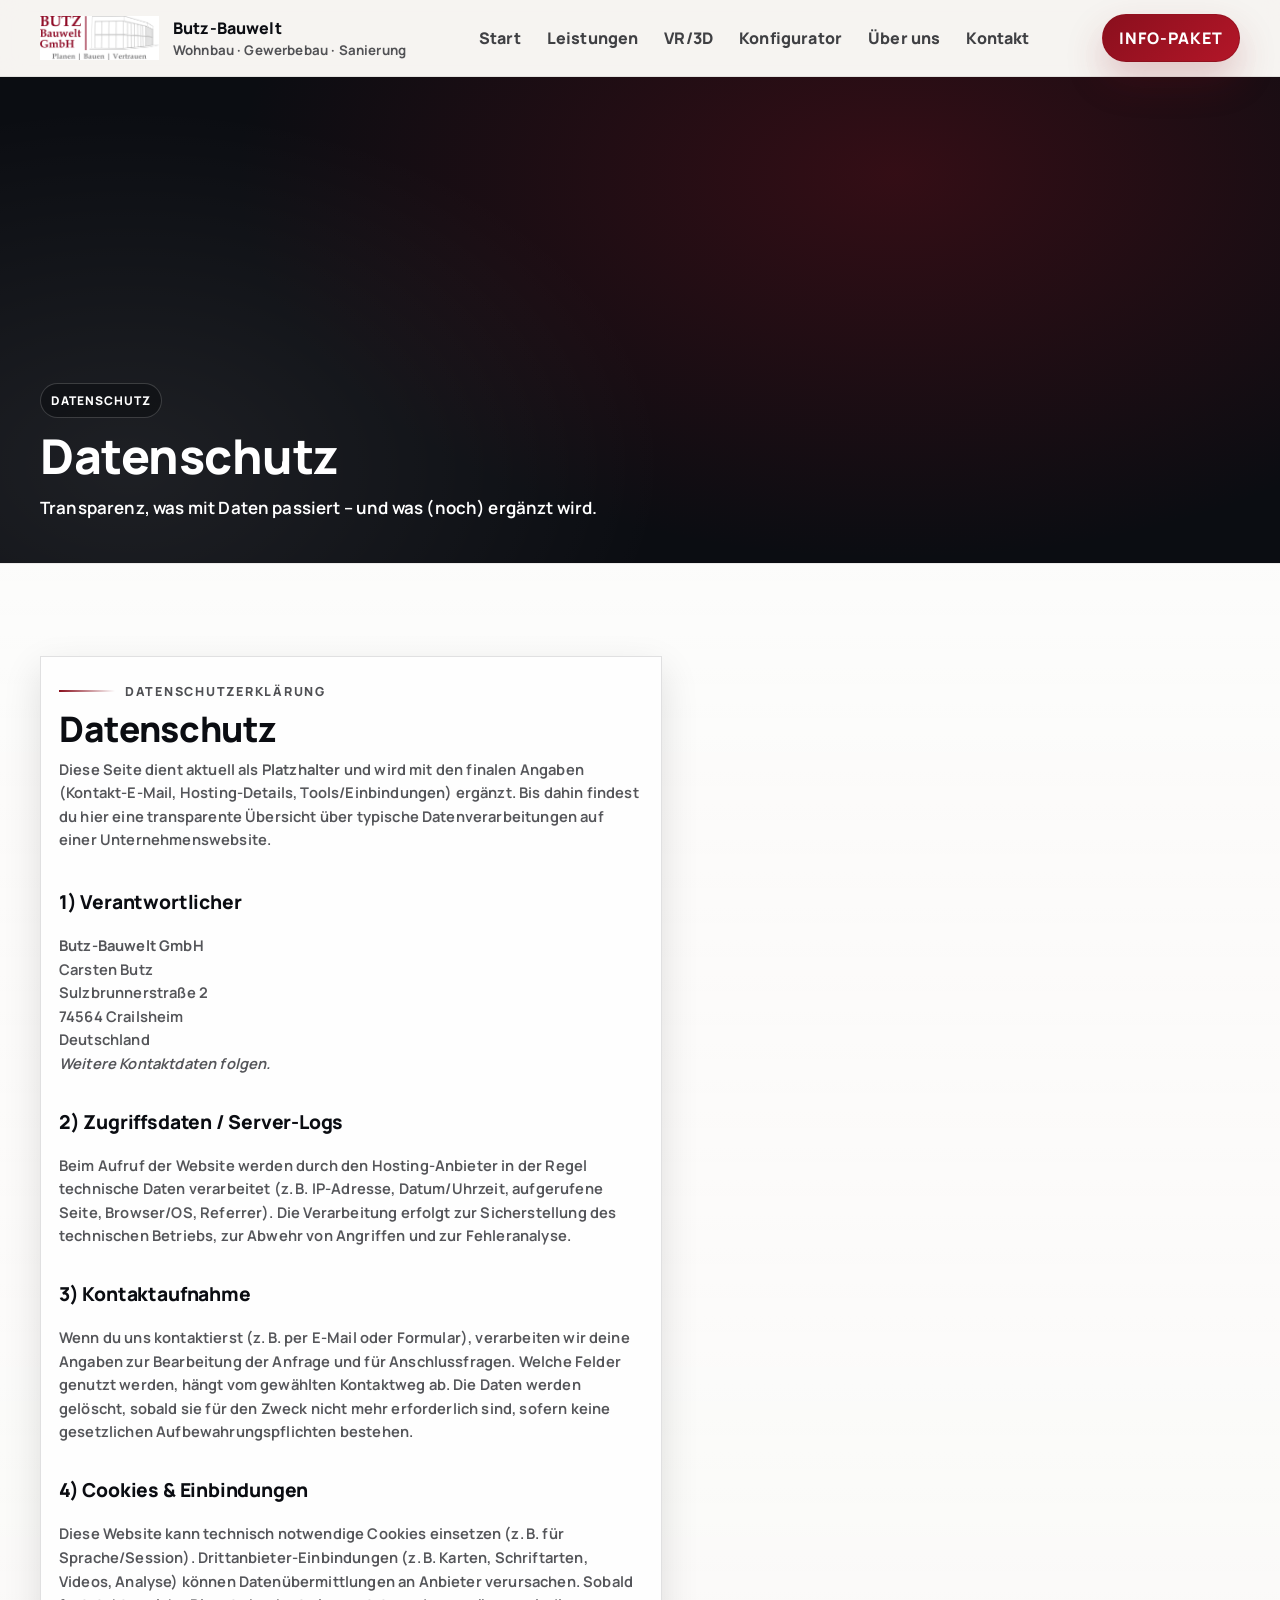
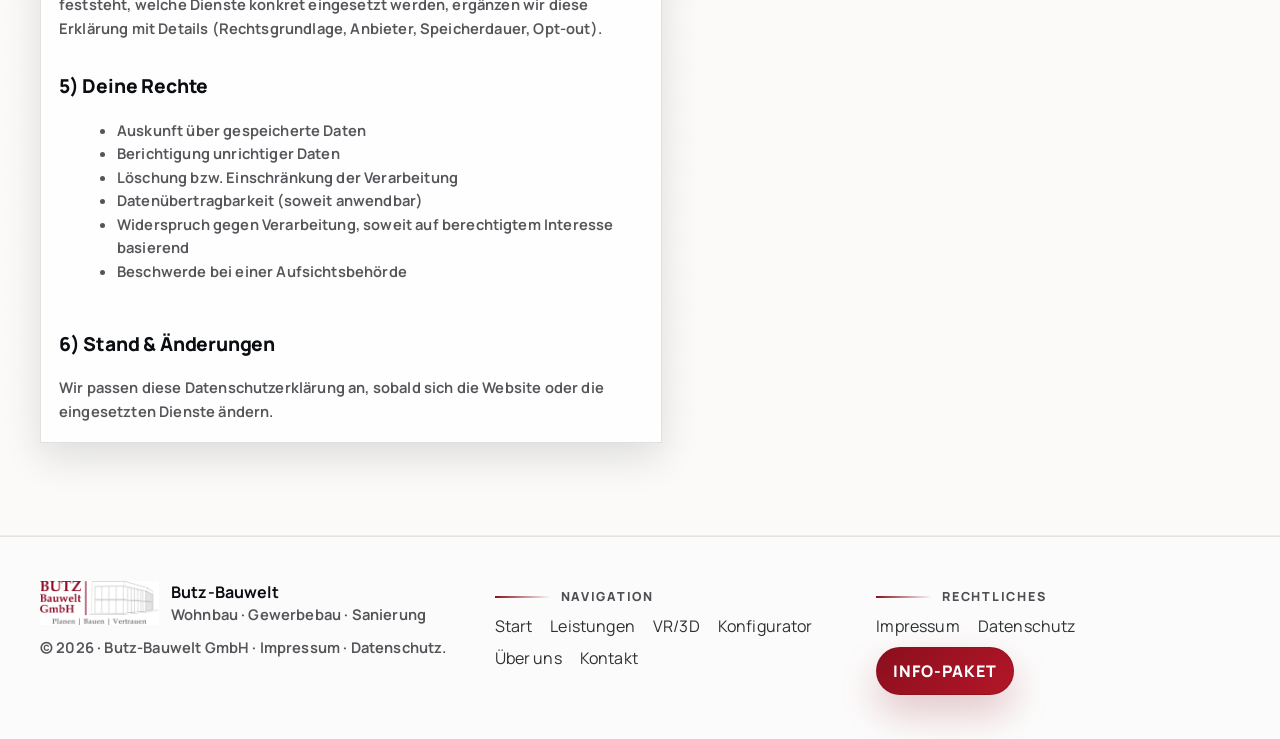
==== datenschutz.html @ 4ad9fb2e "Add files via upload" ====
<!DOCTYPE html>

<html lang="de">
<head>
<meta charset="utf-8"/>
<meta content="width=device-width,initial-scale=1" name="viewport"/>
<title>Datenschutz · Butz-Bauwelt</title>
<meta content="Datenschutzerklärung der Butz-Bauwelt GmbH – Informationen zur Verarbeitung personenbezogener Daten." name="description"/>
<link href="https://fonts.googleapis.com" rel="preconnect"/>
<link crossorigin="" href="https://fonts.gstatic.com" rel="preconnect"/>
<link href="https://fonts.googleapis.com/css2?family=Inter:wght@400;600;700;800;900&amp;display=swap" rel="stylesheet"/>
<link href="./assets/css/main.css" rel="stylesheet"/>
<link href="https://fonts.googleapis.com" rel="preconnect"/>
<link crossorigin="" href="https://fonts.gstatic.com" rel="preconnect"/>
<link href="https://fonts.googleapis.com/css2?family=Manrope:wght@400;600;700;800;900&amp;display=swap" rel="stylesheet"/>
</head>
<body>
<header class="header">
<div class="wrap headerRow">
<a class="brand" href="index.html">
<div class="mark mark--logo"><img alt="Butz-Bauwelt Logo" class="brandLogo" onerror="this.style.display='none'; this.parentElement.textContent='B';" src="./assets/img/logo-butz.jpg"/></div>
<div>
<span>Butz-Bauwelt</span>
<small>Wohnbau · Gewerbebau · Sanierung</small>
</div>
</a>
<nav aria-label="Navigation" class="nav">
<a href="index.html">Start</a>
<a href="leistungen.html">Leistungen</a>
<a href="vr-3d.html">VR/3D</a>
<a href="konfigurator.html">Konfigurator</a>
<a href="ueber-uns.html">Über uns</a>
<a href="kontakt.html">Kontakt</a>
</nav>
<div style="display:flex; gap:10px; align-items:center">
<a class="btn btn--brand" href="kontakt.html">Info-Paket</a>
<button aria-controls="mnav" aria-expanded="false" aria-label="Menü öffnen" class="burger" data-burger="" type="button">
<span></span><span></span><span></span>
</button>
</div>
</div>
<div class="mobile" data-mobile="" data-open="false" id="mnav">
<div class="wrap mobileInner">
<a href="index.html">Start</a>
<a href="leistungen.html">Leistungen</a>
<a href="vr-3d.html">VR/3D</a>
<a href="konfigurator.html">Konfigurator</a>
<a href="ueber-uns.html">Über uns</a>
<a href="kontakt.html">Kontakt</a>
</div>
</div>
</header>
<main>
<section class="hero" style="min-height:54vh">
<div aria-hidden="true" class="heroMedia"></div>
<div class="wrap" style="padding:68px 0 40px">
<div class="badge">Datenschutz</div>
<div style="height:14px"></div>
<h1>Datenschutz</h1>
<div style="height:14px"></div>
<p class="lead" style="color:#fff; max-width:72ch">Transparenz, was mit Daten passiert – und was (noch) ergänzt wird.</p>
</div>
</section>

<section class="section section--paper">
<div class="wrap">
<div class="formWrap">
<div class="formCard">
<div class="pad">
<div class="kicker">Datenschutzerklärung</div>
<div style="height:10px"></div>
<h2>Datenschutz</h2>
<div style="height:10px"></div>

<p class="small" style="max-width:95ch">
  Diese Seite dient aktuell als <b>Platzhalter</b> und wird mit den finalen Angaben (Kontakt‑E‑Mail, Hosting‑Details, Tools/Einbindungen) ergänzt.
  Bis dahin findest du hier eine transparente Übersicht über typische Datenverarbeitungen auf einer Unternehmenswebsite.
</p>

<div style="height:18px"></div>
<h3>1) Verantwortlicher</h3>
<p class="small" style="max-width:95ch">
  <b>Butz-Bauwelt GmbH</b><br/>
  Carsten Butz<br/>
  Sulzbrunnerstraße 2<br/>
  74564 Crailsheim<br/>
  Deutschland<br/>
  <i>Weitere Kontaktdaten folgen.</i>
</p>

<div style="height:14px"></div>
<h3>2) Zugriffsdaten / Server-Logs</h3>
<p class="small" style="max-width:95ch">
  Beim Aufruf der Website werden durch den Hosting-Anbieter in der Regel technische Daten verarbeitet (z. B. IP-Adresse, Datum/Uhrzeit, aufgerufene Seite, Browser/OS, Referrer).
  Die Verarbeitung erfolgt zur Sicherstellung des technischen Betriebs, zur Abwehr von Angriffen und zur Fehleranalyse.
</p>

<div style="height:14px"></div>
<h3>3) Kontaktaufnahme</h3>
<p class="small" style="max-width:95ch">
  Wenn du uns kontaktierst (z. B. per E‑Mail oder Formular), verarbeiten wir deine Angaben zur Bearbeitung der Anfrage und für Anschlussfragen.
  Welche Felder genutzt werden, hängt vom gewählten Kontaktweg ab. Die Daten werden gelöscht, sobald sie für den Zweck nicht mehr erforderlich sind, sofern keine gesetzlichen Aufbewahrungspflichten bestehen.
</p>

<div style="height:14px"></div>
<h3>4) Cookies &amp; Einbindungen</h3>
<p class="small" style="max-width:95ch">
  Diese Website kann technisch notwendige Cookies einsetzen (z. B. für Sprache/Session).
  Drittanbieter-Einbindungen (z. B. Karten, Schriftarten, Videos, Analyse) können Datenübermittlungen an Anbieter verursachen.
  Sobald feststeht, welche Dienste konkret eingesetzt werden, ergänzen wir diese Erklärung mit Details (Rechtsgrundlage, Anbieter, Speicherdauer, Opt‑out).
</p>

<div style="height:14px"></div>
<h3>5) Deine Rechte</h3>
<ul class="small" style="max-width:95ch; margin-left:18px">
  <li>Auskunft über gespeicherte Daten</li>
  <li>Berichtigung unrichtiger Daten</li>
  <li>Löschung bzw. Einschränkung der Verarbeitung</li>
  <li>Datenübertragbarkeit (soweit anwendbar)</li>
  <li>Widerspruch gegen Verarbeitung, soweit auf berechtigtem Interesse basierend</li>
  <li>Beschwerde bei einer Aufsichtsbehörde</li>
</ul>

<div style="height:14px"></div>
<h3>6) Stand &amp; Änderungen</h3>
<p class="small" style="max-width:95ch">
  Wir passen diese Datenschutzerklärung an, sobald sich die Website oder die eingesetzten Dienste ändern.
</p>
</div>
</div>
</div>
</div>
</section>
</main>
<footer class="footer">
  <div class="wrap footerGrid">
    <div class="footerCol">
      <div class="brandRow">
        <div class="mark mark--logo"><img alt="Butz-Bauwelt Logo" class="brandLogo" onerror="this.style.display='none'; this.parentElement.textContent='B';" src="./assets/img/logo-butz.jpg"/></div>
        <div>
          <b>Butz-Bauwelt</b>
          <div class="small">Wohnbau · Gewerbebau · Sanierung</div>
        </div>
      </div>
      <div class="small" style="margin-top:10px">
        © 2026 · Butz-Bauwelt GmbH · <a href="impressum.html">Impressum</a> · <a href="datenschutz.html">Datenschutz</a>.
      </div>
    </div>

    <div class="footerCol">
      <div class="kicker">Navigation</div>
      <div class="footerLinks">
        <a href="index.html">Start</a>
        <a href="leistungen.html">Leistungen</a>
        <a href="vr-3d.html">VR/3D</a>
        <a href="konfigurator.html">Konfigurator</a>
        <a href="ueber-uns.html">Über uns</a>
        <a href="kontakt.html">Kontakt</a>
      </div>
    </div>

    <div class="footerCol">
      <div class="kicker">Rechtliches</div>
      <div class="footerLinks">
        <a href="impressum.html">Impressum</a>
        <a href="datenschutz.html">Datenschutz</a>
      </div>
      <div style="height:10px"></div>
      <a class="btn btn--brand" href="kontakt.html">Info-Paket</a>
    </div>
  </div>
</footer>
<script defer="" src="./assets/js/app.js"></script>
</body>
</html>
---- assets/css/main.css ----
:root{
  --brand:#8a0f1d;
  --brand2:#5a0811;
  --ink:#0b0d12;
  --paper:#f6f4f1;
  --muted:rgba(11,13,18,.70);
  --line:rgba(11,13,18,.14);
  --soft:rgba(255,255,255,.72);
  --wrap:1200px;
  --r:6px;
  --shadow:0 22px 60px rgba(11,13,18,.18);
  --shadow2:0 14px 36px rgba(11,13,18,.12);
}

*{ box-sizing:border-box; }
html,body{ height:100%; }
body{
  margin:0;
  color:var(--ink);
  background:var(--paper);
  font-family: "Manrope", "Inter", system-ui, -apple-system, Segoe UI, Roboto, Arial, sans-serif;
  overflow-x:hidden;
}

a{ color:inherit; text-decoration:none; }
img{ max-width:100%; display:block; }

.wrap{ width:min(var(--wrap), calc(100% - 44px)); margin:0 auto; }

h1,h2,h3{ letter-spacing:-.02em; }
h1{ font-size:clamp(2.7rem, 5.2vw, 4.6rem); line-height:0.98; margin:0; }
h2{ font-size:clamp(1.8rem, 2.8vw, 2.8rem); line-height:1.08; margin:0; }
p{ margin:0; }
.lead{ font-size:1.06rem; line-height:1.78; color:var(--muted); max-width:72ch; }
.small{ font-size:.92rem; color:var(--muted); line-height:1.6; }

.kicker{
  display:inline-flex; align-items:center; gap:10px;
  text-transform:uppercase; letter-spacing:.18em;
  font-weight:800; font-size:.78rem;
  color:rgba(11,13,18,.72);
}
.kicker::before{
  content:"";
  width:56px; height:2px;
  background:linear-gradient(90deg, var(--brand), rgba(138,15,29,0));
}

.btn{
  display:inline-flex; align-items:center; justify-content:center; gap:10px;
  padding:12px 16px;
  border-radius:999px;
  border:1px solid rgba(11,13,18,.18);
  background:transparent;
  font-weight:900;
  cursor:pointer;
}
.btn:hover{ transform:translateY(-1px); }
.btn--brand{
  background:linear-gradient(135deg, var(--brand), #b31628);
  border-color:rgba(138,15,29,.55);
  color:#fff;
  box-shadow:0 18px 38px rgba(138,15,29,.22);
}
.btn--ink{
  background:rgba(11,13,18,.92);
  border-color:rgba(11,13,18,.65);
  color:#fff;
}
.btn--ghost{ background:rgba(255,255,255,.70); backdrop-filter: blur(10px); }

.badge{
  display:inline-flex; align-items:center;
  padding:8px 10px;
  border-radius:999px;
  border:1px solid rgba(255,255,255,.18);
  background:rgba(11,13,18,.55);
  color:#fff;
  font-weight:800;
  letter-spacing:.08em;
  text-transform:uppercase;
  font-size:.75rem;
}

.header{
  position:sticky; top:0; z-index:50;
  background:rgba(246,244,241,.84);
  backdrop-filter: blur(12px) saturate(140%);
  border-bottom:1px solid rgba(11,13,18,.08);
}
.headerRow{ display:flex; align-items:center; justify-content:space-between; gap:14px; padding:14px 0; }
.brand{ display:flex; align-items:center; gap:12px; }
.mark{
  width:44px; height:44px;
  display:grid; place-items:center;
  background:var(--ink);
  color:#fff; font-weight:1000;
  border-radius:0;
}
.brand span{ display:block; font-weight:1000; }
.brand small{ display:block; margin-top:2px; color:var(--muted); font-weight:700; }

.nav{ display:flex; align-items:center; gap:2px; flex-wrap:wrap; }
.nav a{ padding:10px 12px; border-radius:0; font-weight:900; color:rgba(11,13,18,.78); }
.nav a:hover{ background:rgba(11,13,18,.05); }
.nav a.active{ background:rgba(138,15,29,.10); color:var(--brand2); border-bottom:2px solid rgba(138,15,29,.55); }

.burger{ display:none; border:1px solid rgba(11,13,18,.18); background:rgba(255,255,255,.75); border-radius:0; padding:10px 11px; }
.burger span{ display:block; width:22px; height:2px; background:rgba(11,13,18,.85); margin:4px 0; }

.mobile{ display:none; border-top:1px solid rgba(11,13,18,.08); }
.mobileInner{ padding:14px 0 18px; display:grid; gap:10px; }
.mobileInner a{ padding:12px 14px; border:1px solid rgba(11,13,18,.12); background:rgba(255,255,255,.84); font-weight:900; }

.hero{
  position:relative;
  min-height:78vh;
  display:grid;
  align-items:end;
  background: var(--ink);
  color:#fff;
  overflow:hidden;
}
.hero::before{
  content:"";
  position:absolute; inset:0;
  background-image:url("../img/hero-grid.svg");
  background-size: 980px auto;
  opacity:.26;
  mix-blend-mode: screen;
}
.heroMedia{
  position:absolute; inset:0;
  background:
    radial-gradient(1200px 700px at 70% 20%, rgba(138,15,29,.32), transparent 55%),
    radial-gradient(900px 600px at 10% 80%, rgba(255,255,255,.08), transparent 60%),
    linear-gradient(180deg, rgba(11,13,18,.45), rgba(11,13,18,.88));
  background-size: auto, auto, auto;
  background-position: center, center, center;
  background-repeat: no-repeat;
}

.heroMedia--contact{
  background:
    radial-gradient(1200px 700px at 70% 20%, rgba(138,15,29,.18), transparent 55%),
    radial-gradient(900px 600px at 10% 80%, rgba(255,255,255,.06), transparent 60%),
    linear-gradient(180deg, rgba(11,13,18,.35), rgba(11,13,18,.86)),
    url("../img/kontakt-hero.webp");
  background-size: auto, auto, auto, cover;
  background-position: center, center, center, center bottom;
  background-repeat: no-repeat;
}

.heroMedia--leistungen{
  background:
    radial-gradient(1200px 700px at 70% 20%, rgba(138,15,29,.20), transparent 55%),
    radial-gradient(900px 600px at 10% 80%, rgba(255,255,255,.06), transparent 60%),
    linear-gradient(180deg, rgba(11,13,18,.40), rgba(11,13,18,.88)),
    url("../img/leistungen-hero.webp");
  background-size: auto, auto, auto, cover;
  background-position: center, center, center, center;
  background-repeat: no-repeat;
}

.hero .wrap{ position:relative; z-index:2; padding:74px 0 54px; }
.heroTop{ display:flex; justify-content:space-between; align-items:flex-start; gap:18px; flex-wrap:wrap; }
.heroCopy{ max-width:860px; }
.heroCopy .lead{ color:rgba(255,255,255,.78); }

.heroStripe{
  margin-top:22px;
  display:grid;
  grid-template-columns: 1.2fr .8fr;
  gap:18px;
  align-items:stretch;
}
.heroPanel{
  background:rgba(255,255,255,.06);
  border:1px solid rgba(255,255,255,.12);
  border-radius:0;
  padding:16px;
}
.heroPanel strong{ display:block; font-size:1.02rem; }
.heroPanel span{ display:block; margin-top:6px; color:rgba(255,255,255,.78); line-height:1.6; font-weight:650; }
.heroActions{ display:flex; flex-wrap:wrap; gap:12px; margin-top:18px; }

.section{ padding:92px 0; }
.section--paper{ background:linear-gradient(180deg, rgba(255,255,255,.70), rgba(255,255,255,.52)); border-top:1px solid rgba(11,13,18,.06); border-bottom:1px solid rgba(11,13,18,.06); }

.grid12{ display:grid; grid-template-columns:repeat(12, minmax(0,1fr)); gap:16px; }

.card{
  border:1px solid rgba(11,13,18,.12);
  background:rgba(255,255,255,.78);
  border-radius:0;
  box-shadow:var(--shadow2);
}
.cardPad{ padding:18px; }
.cardTitle{ font-weight:1000; font-size:1.02rem; }

.cut{ position:relative; }
.cut::after{
  content:"";
  position:absolute; left:-10%; right:-10%; bottom:-1px;
  height:74px;
  background:linear-gradient(135deg, rgba(138,15,29,.18), rgba(255,255,255,0));
  transform:skewY(-3deg);
  border-top:1px solid rgba(255,255,255,.10);
}

.split{
  grid-column:1 / -1;
  display:grid;
  grid-template-columns: 1fr 1fr;
  gap:18px;
  align-items:stretch;
}
.photo{
  background:linear-gradient(135deg, rgba(138,15,29,.18), rgba(11,13,18,.10));
  border:1px solid rgba(11,13,18,.12);
  border-radius:0;
  min-height:420px;
  overflow:hidden;
}
.photo img{ width:100%; height:100%; object-fit:cover; }
.featureList{ display:grid; gap:10px; }
.feature{
  display:grid;
  grid-template-columns: 54px 1fr;
  gap:12px;
  padding:14px;
  border:1px solid rgba(11,13,18,.12);
  background:#fff;
  border-radius:0;
}
.feature .num{
  width:54px; height:54px;
  display:grid; place-items:center;
  background:rgba(138,15,29,.10);
  color:var(--brand2);
  font-weight:1000;
  border:1px solid rgba(138,15,29,.22);
  border-radius:0;
}
.feature b{ display:block; }
.feature span{ display:block; margin-top:6px; color:var(--muted); line-height:1.6; font-weight:650; }

.tile{
  border:1px solid rgba(11,13,18,.12);
  background:#fff;
  border-radius:0;
  overflow:hidden;
}
.tileTop{ height:190px; background:rgba(11,13,18,.92); position:relative; }
.tileTop img{ width:100%; height:100%; object-fit:cover; opacity:.85; }
.tileTop .label{ position:absolute; left:14px; bottom:14px; }
.tileBody{ padding:16px; }

.footer{
  padding:44px 0;
  border-top:1px solid rgba(11,13,18,.10);
  background:rgba(255,255,255,.70);
}

/* Kalkulator (Wizard) – kantig */
.calc{
  border:1px solid rgba(11,13,18,.14);
  background:rgba(255,255,255,.86);
  box-shadow:var(--shadow);
}
.calcHead{ padding:18px; border-bottom:1px solid rgba(11,13,18,.10); display:flex; align-items:center; justify-content:space-between; gap:12px; flex-wrap:wrap; }
.progress{ flex:1 1 260px; height:10px; background:rgba(11,13,18,.10); overflow:hidden; }
.progress > span{ display:block; height:100%; width:0%; background:linear-gradient(90deg, var(--brand), #b31628); }
.calcBody{ padding:18px; }
.stepCard{ display:none; border:1px solid rgba(11,13,18,.12); background:#fff; padding:16px; }
.stepCard.active{ display:block; }
.stepCard h3{ margin:0 0 10px; font-size:1.15rem; }
.choices{ display:flex; flex-wrap:wrap; gap:10px; }
.choice{
  border:1px solid rgba(11,13,18,.14);
  background:#fff;
  border-radius:0;
  padding:10px 12px;
  font-weight:1000;
  cursor:pointer;
}
.choice.selected{ background:rgba(138,15,29,.10); border-color:rgba(138,15,29,.35); color:var(--brand2); }
.range{ margin-top:10px; }
.range input{ width:100%; }
.rangeMeta{ display:flex; justify-content:space-between; align-items:center; margin-top:6px; gap:10px; flex-wrap:wrap; }
.summary{
  margin-top:14px;
  border:1px solid rgba(255,255,255,.14);
  background:rgba(11,13,18,.92);
  color:#fff;
  padding:14px;
}
.summaryRow{ display:flex; justify-content:space-between; gap:10px; padding:8px 0; border-bottom:1px solid rgba(255,255,255,.14); }
.summaryRow:last-child{ border-bottom:0; }
.calcNav{ display:flex; align-items:center; justify-content:center; gap:14px; flex-wrap:wrap; margin-top:14px; }
.calcNav .btn{ font-family: inherit; font-weight:800; font-size:.95rem; letter-spacing:0; text-transform:none; }

@media (max-width: 980px){
  .nav{ display:none; }
  .burger{ display:inline-block; }
  .heroStripe{ grid-template-columns:1fr; }
  .split{ grid-template-columns:1fr; }
}


/* ---------- Enhanced form (GitHub Pages friendly) ---------- */
.formWrap{
  display:grid;
  grid-template-columns: 1.05fr .95fr;
  gap:16px;
  align-items:start;
}
.formCard{
  border:1px solid rgba(11,13,18,.12);
  background:rgba(255,255,255,.86);
  box-shadow:var(--shadow2);
  border-radius:0;
}
.formCard .pad{ padding:18px; }
.formCard .note{
  margin-top:10px;
  padding:12px;
  border:1px solid rgba(11,13,18,.12);
  background:rgba(11,13,18,.04);
}
.labelText{ display:block; font-weight:900; font-size:.9rem; margin:10px 0 6px; }
.help{ font-size:.88rem; color:var(--muted); line-height:1.55; margin-top:6px; }
.inputLine{
  width:100%;
  padding:12px 12px;
  border:1px solid rgba(11,13,18,.16);
  border-radius:0;
  background:#fff;
  outline:none;
  font-weight:750;
}
.inputLine:focus{ border-color:rgba(138,15,29,.45); box-shadow:0 0 0 3px rgba(138,15,29,.12); }
.grid2{ display:grid; grid-template-columns:1fr 1fr; gap:12px; }
.stack{ display:grid; gap:10px; }
.checkRow{ display:flex; gap:10px; align-items:flex-start; margin-top:10px; }
.checkRow input{ margin-top:4px; }
.sideCard{
  background:rgba(11,13,18,.92);
  color:#fff;
  border:1px solid rgba(255,255,255,.14);
  box-shadow:var(--shadow);
}
.sideCard .pad{ padding:18px; }
.sideCard .small{ color:rgba(255,255,255,.72); }
.sideList{ margin-top:12px; display:grid; gap:10px; }
.sideItem{
  display:grid;
  grid-template-columns: 42px 1fr;
  gap:12px;
  padding:12px;
  border:1px solid rgba(255,255,255,.14);
  background:rgba(255,255,255,.06);
}
.sideItem .ic{
  width:42px; height:42px;
  display:grid; place-items:center;
  background:rgba(138,15,29,.22);
  border:1px solid rgba(255,255,255,.14);
  font-weight:1000;
}
.hr{ height:1px; background:rgba(255,255,255,.14); margin:14px 0; }

@media (max-width: 980px){
  .formWrap{ grid-template-columns:1fr; }
  .grid2{ grid-template-columns:1fr; }
}

/* ---------- Leistungen accordion ---------- */
.accordion{
  border:1px solid rgba(11,13,18,.12);
  background:#fff;
  border-radius:0;
  overflow:hidden;
}
.accordion details{
  border-top:1px solid rgba(11,13,18,.10);
}
.accordion details:first-child{ border-top:0; }
.accordion summary{
  list-style:none;
  cursor:pointer;
  padding:16px;
  font-weight:1000;
  display:flex;
  align-items:center;
  justify-content:space-between;
  gap:12px;
}
.accordion summary::-webkit-details-marker{ display:none; }
.accordion summary span{
  color:var(--muted);
  font-weight:800;
  letter-spacing:.02em;
}
.accordion summary .plus{
  width:34px; height:34px;
  display:grid; place-items:center;
  border:1px solid rgba(11,13,18,.14);
  background:rgba(11,13,18,.02);
}
.accordion details[open] summary .plus{
  background:rgba(138,15,29,.10);
  border-color:rgba(138,15,29,.35);
  color:var(--brand2);
}
.accordion .content{
  padding:0 16px 16px;
  color:rgba(11,13,18,.74);
  line-height:1.7;
  font-weight:650;
}
.ctaStrip{
  margin-top:16px;
  border:1px solid rgba(11,13,18,.12);
  background:rgba(255,255,255,.80);
  box-shadow:var(--shadow2);
}
.ctaStrip .pad{
  padding:16px;
  display:flex;
  justify-content:space-between;
  align-items:center;
  gap:12px;
  flex-wrap:wrap;
}



/* ---------- Founder block + subtle JS reveal ---------- */
.reveal{
  opacity:0;
  transform: translateY(18px);
  transition: opacity .65s ease, transform .65s ease;
}
.reveal.in{
  opacity:1;
  transform: translateY(0);
}

.founder{
  border:1px solid rgba(11,13,18,.12);
  background:rgba(255,255,255,.82);
  box-shadow:var(--shadow2);
}
.founderInner{
  display:grid;
  grid-template-columns: .9fr 1.1fr;
  gap:18px;
  align-items:stretch;
}
.founderMedia{
  position:relative;
  min-height:360px;
  background:rgba(11,13,18,.92);
  overflow:hidden;
}
.founderMedia::before{
  content:"";
  position:absolute; inset:-30%;
  background:
    radial-gradient(520px 320px at 30% 20%, rgba(138,15,29,.35), transparent 60%),
    radial-gradient(520px 320px at 80% 70%, rgba(255,255,255,.10), transparent 60%);
  transform: rotate(12deg);
}
.founderMedia::after{
  content:"";
  position:absolute; left:-20%; right:-20%; bottom:-40px;
  height:90px;
  background:linear-gradient(135deg, rgba(138,15,29,.35), rgba(255,255,255,0));
  transform:skewY(-6deg);
  opacity:.7;
}
.founderMedia img{
  position:absolute; inset:0;
  width:100%; height:100%;
  object-fit:cover;
  opacity:.92;
  mix-blend-mode: luminosity;
}
.founderMedia--clean{
  background:#d9d5d2;
}
.founderMedia--clean::before,
.founderMedia--clean::after{
  display:none;
}
.founderMedia--clean img{
  opacity:1;
  mix-blend-mode:normal;
  object-position:center top;
}
.founderCopy{ padding:18px; }
.sigLine{
  margin-top:14px;
  height:2px;
  background:linear-gradient(90deg, rgba(255,255,255,0), rgba(138,15,29,.75), rgba(255,255,255,0));
  opacity:.9;
}
.sig{
  margin-top:10px;
  display:flex;
  align-items:baseline;
  gap:10px;
  flex-wrap:wrap;
}
.sig b{ font-size:1.05rem; }
.sig span{ color:var(--muted); font-weight:800; }
.pills{
  margin-top:14px;
  display:flex; gap:10px; flex-wrap:wrap;
}
.pill{
  padding:9px 12px;
  border:1px solid rgba(11,13,18,.12);
  background:#fff;
  font-weight:900;
}
@media (max-width: 980px){
  .founderInner{ grid-template-columns:1fr; }
  .founderMedia{ min-height:280px; }
}



/* ---------- Calculator choice cards with mini illustrations ---------- */
.choice{
  display:grid;
  grid-template-rows: 64px auto;
  gap:8px;
  min-width: 150px;
  padding:12px;
  text-align:center;
  transition: transform .15s ease, box-shadow .15s ease, border-color .15s ease, background .15s ease;
}
.choice:hover{
  transform: translateY(-1px);
  box-shadow: 0 10px 22px rgba(11,13,18,.10);
}
.choiceIcon{
  width:100%;
  height:64px;
  display:grid;
  place-items:center;
  border:1px solid rgba(11,13,18,.10);
  background:rgba(11,13,18,.02);
}
.choiceIcon svg{
  width:84px;
  height:54px;
}
.choiceLabel{
  font-size:.92rem;
  letter-spacing:.06em;
  text-transform:uppercase;
}
.choice.selected .choiceIcon{
  border-color: rgba(138,15,29,.35);
  background: rgba(138,15,29,.08);
}
.choice.selected .choiceIcon svg .roof,
.choice.selected .choiceIcon svg .accent{
  fill: var(--brand);
}
.choiceIcon svg .roof,
.choiceIcon svg .accent{
  fill: rgba(138,15,29,.35);
}
.choiceIcon svg .body{
  fill: rgba(11,13,18,.22);
}
.choiceIcon svg .shade{
  fill: rgba(255,255,255,.55);
}
@media (max-width: 980px){
  .choice{ min-width: 140px; }
}



/* ---------- Modern rounded typography ---------- */
:root{
  --font-sans: 'Manrope', 'Inter', system-ui, -apple-system, BlinkMacSystemFont, 'Segoe UI', Roboto, Arial, sans-serif;
}

html, body{
  font-family: var(--font-sans);
  letter-spacing: .01em;
}

h1, h2, h3, h4{
  font-weight: 900;
  letter-spacing: -.01em;
}

h1{ font-size: clamp(2rem, 4vw, 3rem); }
h2{ font-size: clamp(1.6rem, 3vw, 2.2rem); }
h3{ font-size: 1.2rem; }

p, .small, .lead{
  font-weight: 650;
}

.btn{
  font-weight: 800;
  letter-spacing: .06em;
  text-transform: uppercase;
}

.kicker{
  font-weight: 900;
  letter-spacing: .14em;
  text-transform: uppercase;
}

.choiceLabel{
  font-weight: 800;
  letter-spacing: .08em;
}

input, textarea{
  font-family: var(--font-sans);
  font-weight: 650;
}



/* ===== Calculator visual polish ===== */
.calcWrap{
  background: linear-gradient(180deg, rgba(255,255,255,.95), rgba(255,255,255,.88));
  border:1px solid rgba(11,13,18,.12);
  box-shadow: 0 30px 80px rgba(11,13,18,.12);
}

.progress{
  height:6px;
  background:rgba(11,13,18,.08);
  border-radius:0;
}
.progress span{
  background: linear-gradient(90deg, var(--brand), var(--brand2));
}

.step{
  animation: stepIn .35s ease both;
}
@keyframes stepIn{
  from{ opacity:0; transform: translateY(8px); }
  to{ opacity:1; transform: translateY(0); }
}

.choice{
  background:#fff;
}
.choice.selected{
  border-color: var(--brand);
  background: linear-gradient(180deg, rgba(138,15,29,.08), rgba(255,255,255,1));
}

.navBtns{
  border-top:1px solid rgba(11,13,18,.1);
  padding-top:16px;
}

.navBtns .btn--brand{
  box-shadow: 0 12px 30px rgba(138,15,29,.35);
}



/* ===== Configurator layout: steps + sticky mini summary ===== */
.calcGrid{
  display:grid;
  grid-template-columns: 1.35fr .65fr;
  gap:16px;
  align-items:start;
}
.calcAside{
  position:sticky;
  top:84px; /* accounts for sticky header */
}
.miniSum{
  border:1px solid rgba(11,13,18,.12);
  background:rgba(11,13,18,.92);
  color:#fff;
  box-shadow: var(--shadow);
}
.miniSum .pad{ padding:16px; }
.miniTitle{
  font-family: "Space Grotesk", "Plus Jakarta Sans", system-ui;
  font-weight:700;
  letter-spacing:-.02em;
  font-size:1.1rem;
}
.miniRows{ margin-top:12px; display:grid; gap:10px; }
.miniRow{
  display:flex; justify-content:space-between; gap:12px;
  padding:10px 0;
  border-bottom:1px solid rgba(255,255,255,.14);
}
.miniRow:last-child{ border-bottom:0; }
.miniRow span{ color:rgba(255,255,255,.72); font-weight:650; }
.miniRow b{ font-weight:900; }
.miniTotal{
  margin-top:12px;
  padding:12px;
  border:1px solid rgba(255,255,255,.16);
  background:rgba(255,255,255,.06);
}
.miniTotal .label{ color:rgba(255,255,255,.72); font-weight:700; font-size:.9rem; }
.miniTotal .value{
  margin-top:6px;
  font-family: "Space Grotesk", "Plus Jakarta Sans", system-ui;
  font-weight:700;
  font-size:1.6rem;
  letter-spacing:-.03em;
}
.miniHint{ margin-top:10px; color:rgba(255,255,255,.72); font-size:.9rem; line-height:1.55; }

@media (max-width: 980px){
  .calcGrid{ grid-template-columns:1fr; }
  .calcAside{ position:relative; top:auto; }
}

/* ===== Configurator typography refinements (less "stumpf") ===== */
.page-config h1{ letter-spacing:-0.04em; }
.page-config .stepCard h3{
  font-family: "Space Grotesk", "Plus Jakarta Sans", system-ui;
  font-weight:650;
  letter-spacing:-.02em;
}
.page-config .choiceLabel{
  text-transform:none;
  letter-spacing:.02em;
  font-weight:900;
}
.page-config .choice{
  min-width: 160px;
}
.page-config .choices{
  gap:12px;
}
.page-config .calcHead strong{
  font-family: "Space Grotesk", "Plus Jakarta Sans", system-ui;
  font-weight:650;
  letter-spacing:-.02em;
}



/* ===== VR/3D split image sizing fix ===== */
.split{
  align-items: stretch;
}
.split .photo{
  height: 100%;
  max-height: 560px;
  overflow: hidden;
}
.split .photo img{
  width: 100%;
  height: 100%;
  object-fit: cover;
  display:block;
}
@media (max-width: 980px){
  .split .photo{ max-height: 360px; }
}


/* ===== Calculator typography polish (buttons & labels) ===== */
.calcHead strong,
.calcTitle,
.page-config h1{
  font-family: "Space Grotesk", "Plus Jakarta Sans", system-ui;
  font-weight:600;
  letter-spacing:-0.02em;
}
.page-config .stepCard h3{
  font-weight:600;
  letter-spacing:-0.015em;
}
.page-config .choiceLabel{
  font-family: "Plus Jakarta Sans", system-ui;
  font-weight:700;
  letter-spacing:0;
  text-transform:none;
}
.page-config .navBtns .btn{
  font-family: "Space Grotesk", "Plus Jakarta Sans", system-ui;
  font-weight:600;
  letter-spacing:0.04em;
  text-transform:uppercase;
}
.miniTotal .label,
.miniTotal .value{
  font-family: "Space Grotesk", "Plus Jakarta Sans", system-ui;
}

/* --- Patch: weichere Typo + Kundenlogo Handling (Header & Hero) --- */
.brand{ gap:14px; }
.mark--logo{
  width:auto;
  height:44px;
  padding:0;
  background:transparent;
}
.brandLogo{
  height:44px;
  width:auto;
  max-width:240px; /* breiteres Logo im Header */
  object-fit:contain;
  display:block;
}
@media (max-width: 760px){
  .brandLogo{ max-width:180px; }
}

/* Hero: Logo rechts im freien Raum */
.heroLogoWrap{
  margin-top:18px;
  padding-top:14px;
  border-top:1px solid rgba(255,255,255,.18);
  display:flex;
  justify-content:flex-start;
}
.heroLogo{
  width:100%;
  max-width:280px;
  height:auto;
  object-fit:contain;
}
@media (max-width: 900px){
  .heroLogoWrap{ justify-content:center; }
  .heroLogo{ max-width:240px; }
}


/* ---------- Footer layout (v2) ---------- */
.footerGrid{
  display:grid;
  grid-template-columns: 1.2fr 1fr 1fr;
  gap:18px;
  align-items:start;
}
.footerCol .kicker{ margin-bottom:10px; }
.footerLinks{
  display:flex;
  flex-wrap:wrap;
  gap:10px 18px;
  align-items:center;
}
.footerLinks a{
  color:inherit;
  opacity:.85;
  display:inline-flex;
  white-space:nowrap;
}
.footerLinks a:hover{ opacity:1; }
.brandRow{
  display:flex;
  gap:12px;
  align-items:center;
}
@media (max-width: 980px){
  .footerGrid{ grid-template-columns:1fr; }
}


/* Page-specific hero background images */
body.page-home .heroMedia{
  background:
    radial-gradient(1200px 700px at 70% 20%, rgba(138,15,29,.32), transparent 55%),
    radial-gradient(900px 600px at 10% 80%, rgba(255,255,255,.08), transparent 60%),
    linear-gradient(180deg, rgba(11,13,18,.45), rgba(11,13,18,.88)),
    url("../img/hero-haus.webp");
  background-size: auto, auto, auto, cover;
  background-position: center, center, center, center;
  background-repeat: no-repeat;
}
body.page-config .heroMedia{
  background:
    radial-gradient(1200px 700px at 70% 20%, rgba(138,15,29,.32), transparent 55%),
    radial-gradient(900px 600px at 10% 80%, rgba(255,255,255,.08), transparent 60%),
    linear-gradient(180deg, rgba(11,13,18,.45), rgba(11,13,18,.88)),
    url("../img/hero-konfigurator.webp");
  background-size: auto, auto, auto, cover;
  background-position: center, center, center, center;
  background-repeat: no-repeat;
}

body.page-vr3d .heroMedia{
  background:
    radial-gradient(1200px 700px at 70% 20%, rgba(138,15,29,.32), transparent 55%),
    radial-gradient(900px 600px at 10% 80%, rgba(255,255,255,.08), transparent 60%),
    linear-gradient(180deg, rgba(11,13,18,.45), rgba(11,13,18,.88)),
    url("../img/hero-vr3d.webp");
  background-size: auto, auto, auto, cover;
  background-position: center, center, center, center;
  background-repeat: no-repeat;
}

body.page-about .heroMedia{
  background:
    radial-gradient(1200px 700px at 70% 20%, rgba(138,15,29,.24), transparent 55%),
    radial-gradient(900px 600px at 10% 80%, rgba(255,255,255,.07), transparent 60%),
    linear-gradient(180deg, rgba(11,13,18,.42), rgba(11,13,18,.86)),
    url("../img/ueber-uns-hero.jpg");
  background-size: auto, auto, auto, cover;
  background-position: center, center, center, center;
  background-repeat: no-repeat;
}


/* --- Modern Calculator Refresh (Konfigurator) --- */
.page-config .calc{
  max-width: 980px;
  margin: 0 auto;
  border-radius: 20px;
  overflow: hidden;
  background: rgba(255,255,255,.78);
  backdrop-filter: blur(10px);
  -webkit-backdrop-filter: blur(10px);
  border: 1px solid rgba(11,13,18,.14);
}
.page-config .calcHead{
  padding: 18px 18px 14px;
  background:
    linear-gradient(180deg, rgba(11,13,18,.06), rgba(11,13,18,0));
}
.page-config .progress{ border-radius: 999px; }
.page-config .progress > span{ border-radius: 999px; }
.page-config .calcBody{ padding: 18px; }
.page-config .stepCard{
  border-radius: 16px;
  padding: 18px;
  background: rgba(255,255,255,.92);
}
.page-config .stepCard h3{
  font-size: 1.05rem;
  letter-spacing: -.01em;
}
.page-config .choices{ gap: 12px; }
.page-config .choice{
  border-radius: 14px;
  padding: 14px 14px;
  min-width: 170px;
  transition: transform .15s ease, box-shadow .15s ease, border-color .15s ease, background .15s ease;
  box-shadow: 0 1px 0 rgba(0,0,0,.02);
}
.page-config .choice:hover{
  transform: translateY(-1px);
  box-shadow: 0 10px 30px rgba(11,13,18,.10);
  border-color: rgba(11,13,18,.22);
}
.page-config .choice.selected{
  border-color: rgba(168, 17, 36, .55);
  box-shadow: 0 12px 34px rgba(168, 17, 36, .14);
  background: linear-gradient(180deg, rgba(168,17,36,.08), rgba(255,255,255,.96));
}
.page-config .choiceIcon{
  border-radius: 12px;
  background: rgba(11,13,18,.04);
}
.page-config .sliderRow{
  border-radius: 14px;
  background: rgba(11,13,18,.03);
  border: 1px solid rgba(11,13,18,.10);
}
.page-config .calcAside .miniSum{
  border-radius: 18px;
  background: rgba(11,13,18,.90);
  backdrop-filter: blur(10px);
  -webkit-backdrop-filter: blur(10px);
  overflow: hidden;
}
.page-config .calcAside .miniSum:before{
  content:"";
  display:block;
  height:3px;
  background: linear-gradient(90deg, var(--brand), #b31628);
}
.page-config .miniSum .pad{ padding: 18px; }
.page-config .miniRow{ padding: 12px 0; }
.page-config .miniTotal{
  border-radius: 14px;
  background: rgba(255,255,255,.08);
}
.page-config .calcNav{ display:flex; align-items:center; justify-content:flex-end; gap:8px; flex-wrap:wrap; margin-top:14px; }
.calcNav .btn{ font-weight:900; font-size:.95rem; }
@media (max-width: 980px){
  .page-config .calcGrid{ grid-template-columns: 1fr; }
  .page-config .calcAside{ position: static; }
  .page-config .calcNav{ display:flex; align-items:center; justify-content:flex-end; gap:8px; flex-wrap:wrap; margin-top:14px; }
.calcNav .btn{ font-weight:900; font-size:.95rem; }
}


/* ---------- Small UI add-ons (Calculator CTA + Info Block) ---------- */
.badge--soft{
  background:rgba(138,15,29,.10);
  border-color:rgba(138,15,29,.22);
  color:var(--brand2);
  box-shadow:none;
}

.ctaCalc{
  display:grid;
  grid-template-columns: 1fr auto 170px;
  gap:14px;
  align-items:center;
}
.ctaCalc__actions{
  display:flex;
  gap:10px;
  flex-wrap:wrap;
  justify-content:flex-end;
}
.ctaCalc__media{
  border:1px solid rgba(11,13,18,.12);
  background:linear-gradient(135deg, rgba(138,15,29,.10), rgba(11,13,18,.04));
  box-shadow:var(--shadow2);
  padding:10px;
  display:grid;
  place-items:center;
}
.ctaCalc__media img{
  width:140px;
  height:auto;
  display:block;
}

.ctaStrip--fancy{
  background:
    radial-gradient(700px 220px at 85% 15%, rgba(138,15,29,.18), transparent 60%),
    radial-gradient(520px 240px at 10% 120%, rgba(11,13,18,.10), transparent 60%),
    rgba(255,255,255,.86);
}
.ctaStripPad{
  display:grid;
  grid-template-columns: 1fr auto 160px;
  gap:14px;
  align-items:center;
}
.ctaStripIcon{
  display:grid;
  place-items:center;
  border:1px solid rgba(11,13,18,.10);
  background:rgba(255,255,255,.70);
  padding:10px;
  box-shadow:var(--shadow2);
}
.ctaStripIcon img{ width:120px; height:auto; display:block; }

.infoBlock{
  border:1px solid rgba(11,13,18,.12);
  background:rgba(255,255,255,.82);
  box-shadow:var(--shadow2);
  padding:26px;
  max-width:980px;
  margin:0 auto;
  text-align:center;
}
.infoBlock__top{
  display:flex;
  justify-content:center;
  align-items:center;
  gap:10px;
  flex-wrap:wrap;
}
.infoList{
  display:grid;
  grid-template-columns: repeat(3, minmax(0,1fr));
  gap:12px;
  margin-top:6px;
}
.infoItem{
  border:1px solid rgba(11,13,18,.12);
  background:#fff;
  padding:14px;
}
.infoItem b{ display:block; }
.infoItem span{ display:block; margin-top:6px; color:var(--muted); line-height:1.6; font-weight:650; }

@media (max-width: 900px){
  .ctaCalc{ grid-template-columns: 1fr; }
  .ctaCalc__actions{ justify-content:flex-start; }
  .ctaCalc__media{ width:100%; }
  .ctaCalc__media img{ width:120px; }

  .ctaStripPad{ grid-template-columns: 1fr; }
  .ctaStripActions{ order:3; }
  .ctaStripIcon{ order:2; justify-self:start; width:fit-content; }

  .infoList{ grid-template-columns: 1fr; }
}


/* Center lead text in VR/3D info block */
#kundenHinweis .lead{ margin-left:auto; margin-right:auto;}

/* VR/3D section background behind info container */
#kundenHinweis{
  position:relative;
  overflow:hidden;
  isolation:isolate;
  background:
    linear-gradient(135deg, rgba(7,14,24,.78), rgba(7,14,24,.68)),
    url("../img/vr-kundenhinweis-bg.png") center center / cover no-repeat;
}
#kundenHinweis::before{
  content:"";
  position:absolute;
  inset:0;
  background:
    radial-gradient(720px 260px at 50% 14%, rgba(255,255,255,.10), transparent 62%),
    radial-gradient(480px 220px at 10% 100%, rgba(255,255,255,.06), transparent 65%);
  pointer-events:none;
  z-index:0;
}
#kundenHinweis .wrap{
  position:relative;
  z-index:1;
}
#kundenHinweis .infoBlock{
  background:rgba(255,255,255,.88);
  border:1px solid rgba(255,255,255,.34);
  backdrop-filter:blur(7px);
  -webkit-backdrop-filter:blur(7px);
}
#kundenHinweis .infoItem{
  background:rgba(255,255,255,.96);
}
@media (max-width: 900px){
  #kundenHinweis{
    background-position:center top;
  }
}


#kundenHinweis h2,
#kundenHinweis .lead,
#kundenHinweis .small{
  position:relative;
  z-index:1;
  color:#fff;
  text-shadow:0 2px 14px rgba(0,0,0,.28);
}
#kundenHinweis .small{ color:rgba(255,255,255,.88); }

.accordionActions{
  display:flex;
  flex-wrap:wrap;
  gap:12px;
  margin-top:10px;
}
.accordionActions .btn{ margin-left:0 !important; }

@media (max-width: 760px){
  .heroMedia--contact{
    background-position:center, center, center, 84% center;
  }
  .accordionActions{
    gap:14px;
    flex-direction:column;
    align-items:flex-start;
  }
}
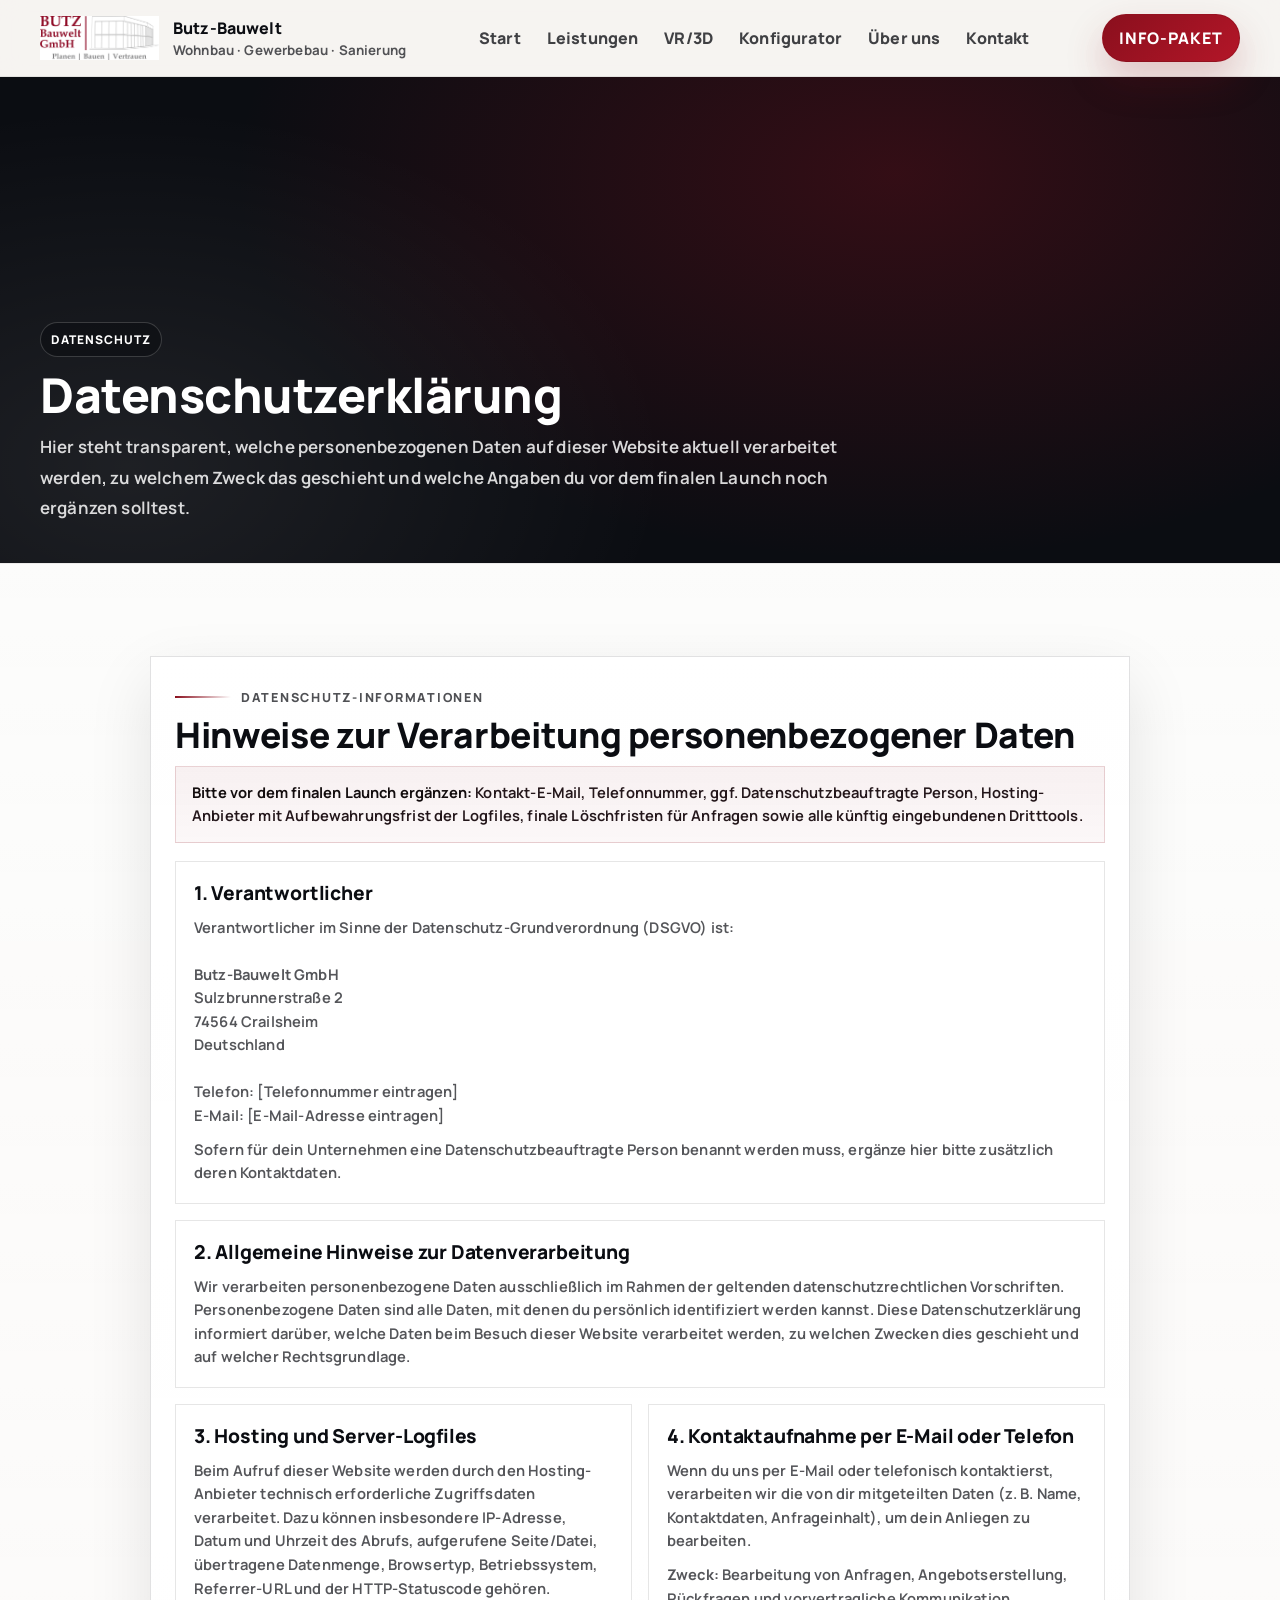
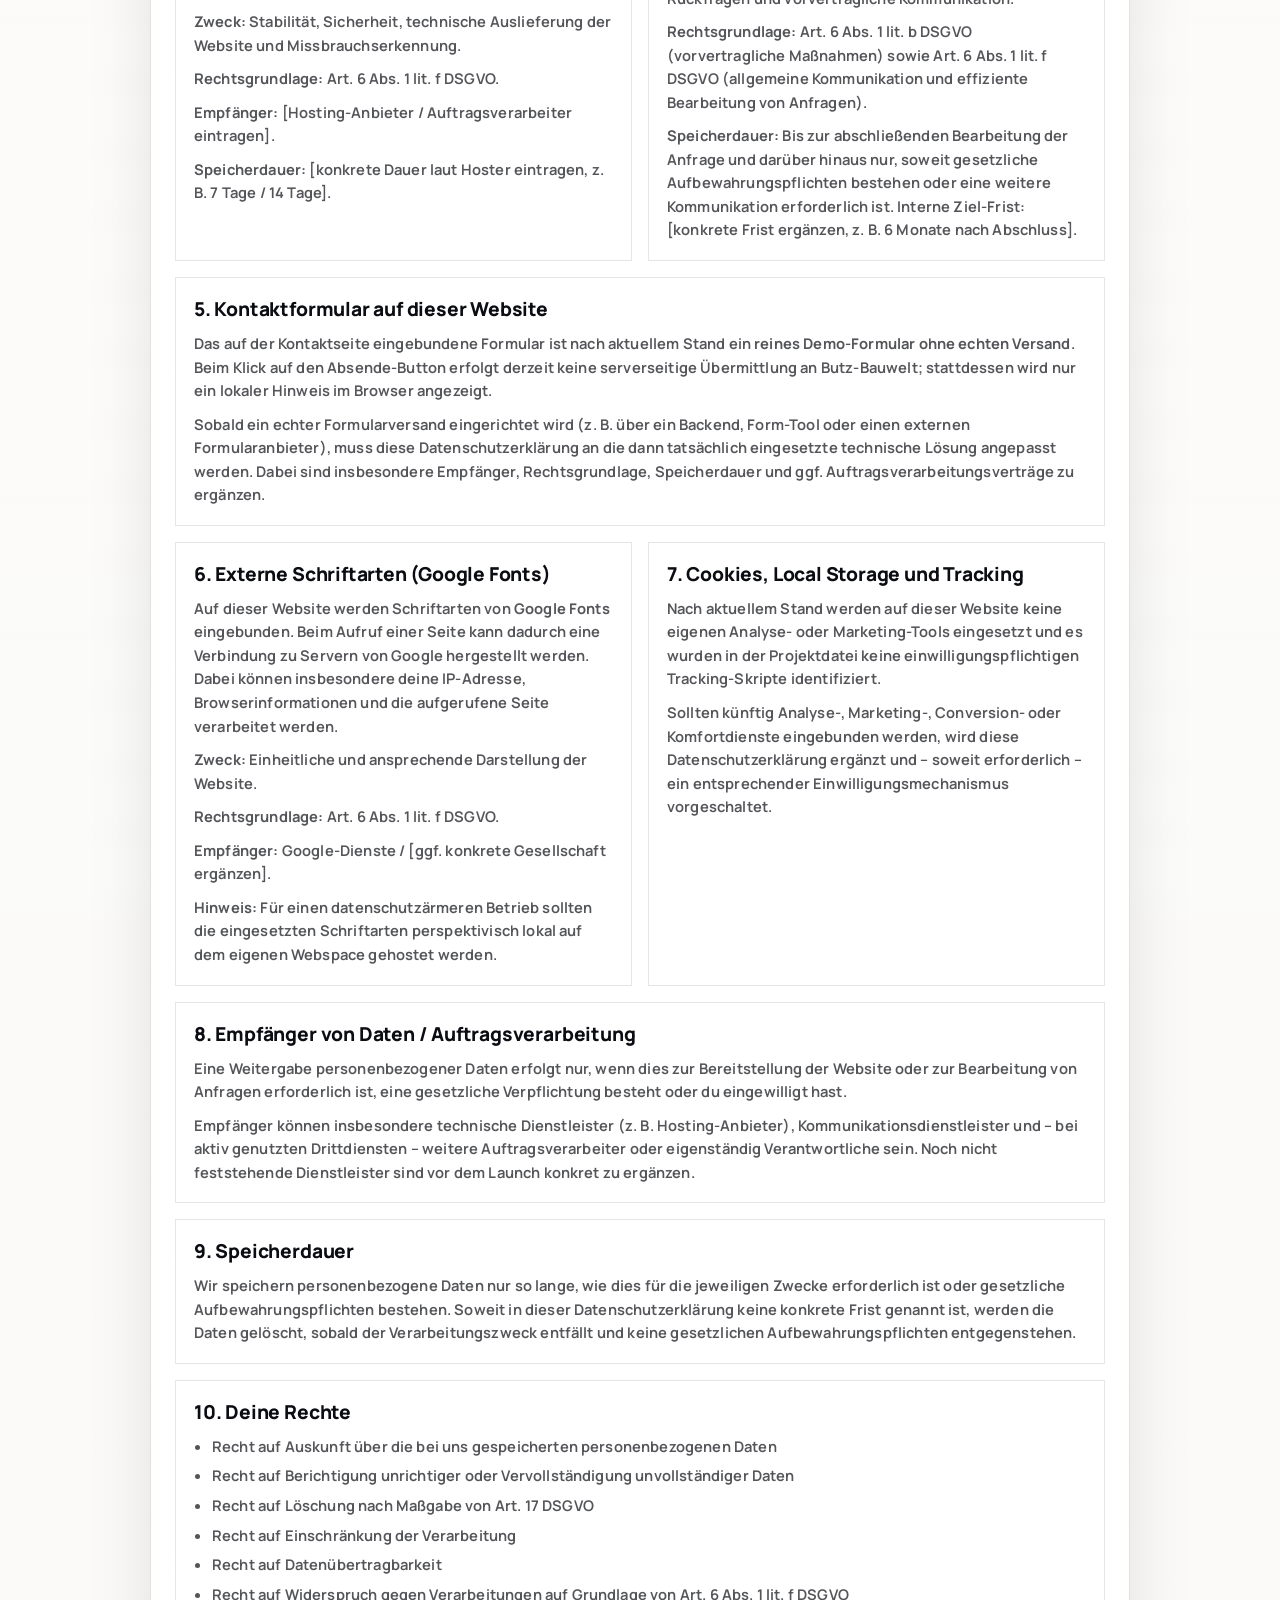
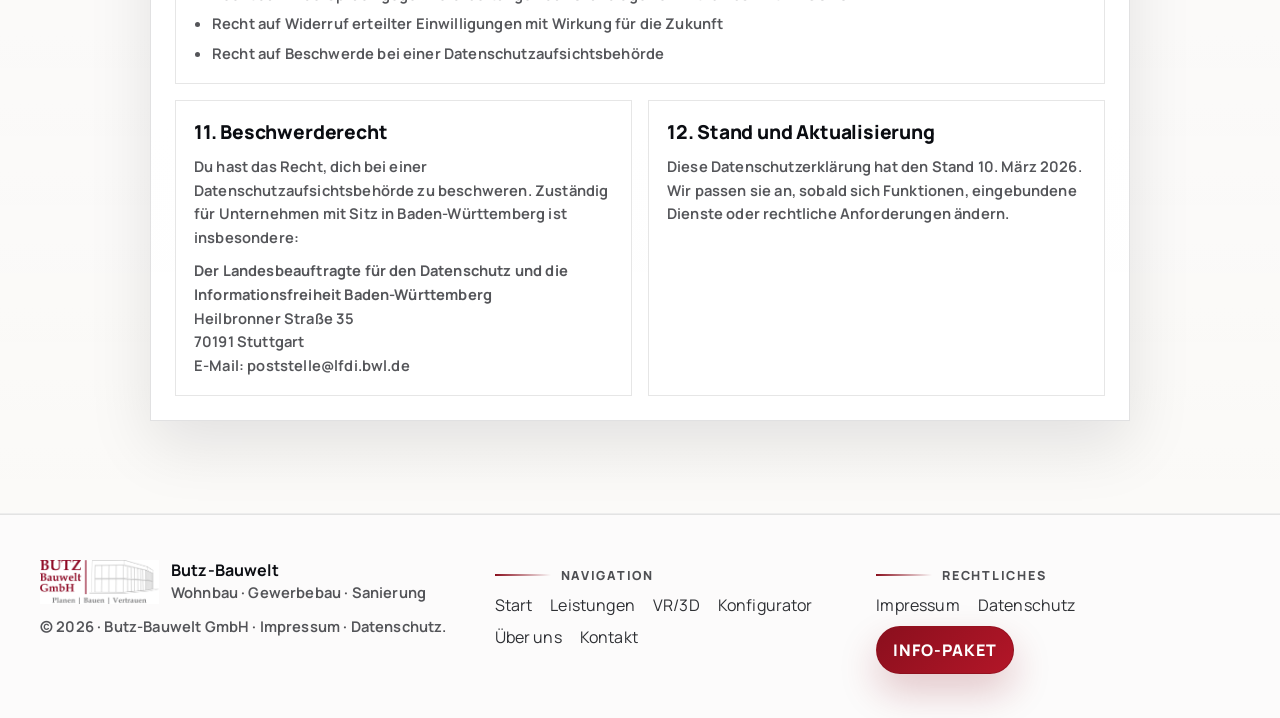
==== commit 23326e32: "Add files via upload" ====
--- a/datenschutz.html
+++ b/datenschutz.html
@@ -1,11 +1,10 @@
 <!DOCTYPE html>
-
 <html lang="de">
 <head>
 <meta charset="utf-8"/>
 <meta content="width=device-width,initial-scale=1" name="viewport"/>
 <title>Datenschutz · Butz-Bauwelt</title>
-<meta content="Datenschutzerklärung der Butz-Bauwelt GmbH – Informationen zur Verarbeitung personenbezogener Daten." name="description"/>
+<meta content="Datenschutzerklärung der Butz-Bauwelt GmbH – transparent aufgebaut, mit konkreten Verarbeitungsvorgängen und klaren Platzhaltern für noch fehlende Daten." name="description"/>
 <link href="https://fonts.googleapis.com" rel="preconnect"/>
 <link crossorigin="" href="https://fonts.gstatic.com" rel="preconnect"/>
 <link href="https://fonts.googleapis.com/css2?family=Inter:wght@400;600;700;800;900&amp;display=swap" rel="stylesheet"/>
@@ -56,76 +55,146 @@
 <div class="wrap" style="padding:68px 0 40px">
 <div class="badge">Datenschutz</div>
 <div style="height:14px"></div>
-<h1>Datenschutz</h1>
+<h1>Datenschutzerklärung</h1>
 <div style="height:14px"></div>
-<p class="lead" style="color:#fff; max-width:72ch">Transparenz, was mit Daten passiert – und was (noch) ergänzt wird.</p>
+<p class="lead legalHeroLead">Hier steht transparent, welche personenbezogenen Daten auf dieser Website aktuell verarbeitet werden, zu welchem Zweck das geschieht und welche Angaben du vor dem finalen Launch noch ergänzen solltest.</p>
 </div>
 </section>
 
 <section class="section section--paper">
-<div class="wrap">
-<div class="formWrap">
-<div class="formCard">
+<div class="wrap legalWrap">
+<div class="legalCard formCard">
 <div class="pad">
-<div class="kicker">Datenschutzerklärung</div>
+<div class="kicker">Datenschutz-Informationen</div>
 <div style="height:10px"></div>
-<h2>Datenschutz</h2>
-<div style="height:10px"></div>
-
-<p class="small" style="max-width:95ch">
-  Diese Seite dient aktuell als <b>Platzhalter</b> und wird mit den finalen Angaben (Kontakt‑E‑Mail, Hosting‑Details, Tools/Einbindungen) ergänzt.
-  Bis dahin findest du hier eine transparente Übersicht über typische Datenverarbeitungen auf einer Unternehmenswebsite.
-</p>
-
-<div style="height:18px"></div>
-<h3>1) Verantwortlicher</h3>
-<p class="small" style="max-width:95ch">
-  <b>Butz-Bauwelt GmbH</b><br/>
-  Carsten Butz<br/>
-  Sulzbrunnerstraße 2<br/>
-  74564 Crailsheim<br/>
-  Deutschland<br/>
-  <i>Weitere Kontaktdaten folgen.</i>
-</p>
-
-<div style="height:14px"></div>
-<h3>2) Zugriffsdaten / Server-Logs</h3>
-<p class="small" style="max-width:95ch">
-  Beim Aufruf der Website werden durch den Hosting-Anbieter in der Regel technische Daten verarbeitet (z. B. IP-Adresse, Datum/Uhrzeit, aufgerufene Seite, Browser/OS, Referrer).
-  Die Verarbeitung erfolgt zur Sicherstellung des technischen Betriebs, zur Abwehr von Angriffen und zur Fehleranalyse.
-</p>
-
-<div style="height:14px"></div>
-<h3>3) Kontaktaufnahme</h3>
-<p class="small" style="max-width:95ch">
-  Wenn du uns kontaktierst (z. B. per E‑Mail oder Formular), verarbeiten wir deine Angaben zur Bearbeitung der Anfrage und für Anschlussfragen.
-  Welche Felder genutzt werden, hängt vom gewählten Kontaktweg ab. Die Daten werden gelöscht, sobald sie für den Zweck nicht mehr erforderlich sind, sofern keine gesetzlichen Aufbewahrungspflichten bestehen.
-</p>
-
-<div style="height:14px"></div>
-<h3>4) Cookies &amp; Einbindungen</h3>
-<p class="small" style="max-width:95ch">
-  Diese Website kann technisch notwendige Cookies einsetzen (z. B. für Sprache/Session).
-  Drittanbieter-Einbindungen (z. B. Karten, Schriftarten, Videos, Analyse) können Datenübermittlungen an Anbieter verursachen.
-  Sobald feststeht, welche Dienste konkret eingesetzt werden, ergänzen wir diese Erklärung mit Details (Rechtsgrundlage, Anbieter, Speicherdauer, Opt‑out).
-</p>
-
-<div style="height:14px"></div>
-<h3>5) Deine Rechte</h3>
-<ul class="small" style="max-width:95ch; margin-left:18px">
-  <li>Auskunft über gespeicherte Daten</li>
-  <li>Berichtigung unrichtiger Daten</li>
-  <li>Löschung bzw. Einschränkung der Verarbeitung</li>
-  <li>Datenübertragbarkeit (soweit anwendbar)</li>
-  <li>Widerspruch gegen Verarbeitung, soweit auf berechtigtem Interesse basierend</li>
-  <li>Beschwerde bei einer Aufsichtsbehörde</li>
-</ul>
-
-<div style="height:14px"></div>
-<h3>6) Stand &amp; Änderungen</h3>
-<p class="small" style="max-width:95ch">
-  Wir passen diese Datenschutzerklärung an, sobald sich die Website oder die eingesetzten Dienste ändern.
-</p>
+<h2>Hinweise zur Verarbeitung personenbezogener Daten</h2>
+<div style="height:12px"></div>
+<div class="legalNote small">
+  <b>Bitte vor dem finalen Launch ergänzen:</b> Kontakt-E-Mail, Telefonnummer, ggf. Datenschutzbeauftragte Person, Hosting-Anbieter mit Aufbewahrungsfrist der Logfiles, finale Löschfristen für Anfragen sowie alle künftig eingebundenen Dritttools.
+</div>
+
+<div class="legalGrid">
+  <article class="legalBlock legalFull">
+    <div class="pad">
+      <h3>1. Verantwortlicher</h3>
+      <p class="small">
+        Verantwortlicher im Sinne der Datenschutz-Grundverordnung (DSGVO) ist:<br/><br/>
+        <b>Butz-Bauwelt GmbH</b><br/>
+        Sulzbrunnerstraße 2<br/>
+        74564 Crailsheim<br/>
+        Deutschland<br/><br/>
+        Telefon: [Telefonnummer eintragen]<br/>
+        E-Mail: [E-Mail-Adresse eintragen]
+      </p>
+      <p class="small">Sofern für dein Unternehmen eine Datenschutzbeauftragte Person benannt werden muss, ergänze hier bitte zusätzlich deren Kontaktdaten.</p>
+    </div>
+  </article>
+
+  <article class="legalBlock legalFull">
+    <div class="pad">
+      <h3>2. Allgemeine Hinweise zur Datenverarbeitung</h3>
+      <p class="small">Wir verarbeiten personenbezogene Daten ausschließlich im Rahmen der geltenden datenschutzrechtlichen Vorschriften. Personenbezogene Daten sind alle Daten, mit denen du persönlich identifiziert werden kannst. Diese Datenschutzerklärung informiert darüber, welche Daten beim Besuch dieser Website verarbeitet werden, zu welchen Zwecken dies geschieht und auf welcher Rechtsgrundlage.</p>
+    </div>
+  </article>
+
+  <article class="legalBlock">
+    <div class="pad">
+      <h3>3. Hosting und Server-Logfiles</h3>
+      <p class="small">Beim Aufruf dieser Website werden durch den Hosting-Anbieter technisch erforderliche Zugriffsdaten verarbeitet. Dazu können insbesondere IP-Adresse, Datum und Uhrzeit des Abrufs, aufgerufene Seite/Datei, übertragene Datenmenge, Browsertyp, Betriebssystem, Referrer-URL und der HTTP-Statuscode gehören.</p>
+      <p class="small"><b>Zweck:</b> Stabilität, Sicherheit, technische Auslieferung der Website und Missbrauchserkennung.</p>
+      <p class="small"><b>Rechtsgrundlage:</b> Art. 6 Abs. 1 lit. f DSGVO.</p>
+      <p class="small"><b>Empfänger:</b> [Hosting-Anbieter / Auftragsverarbeiter eintragen].</p>
+      <p class="small"><b>Speicherdauer:</b> [konkrete Dauer laut Hoster eintragen, z. B. 7 Tage / 14 Tage].</p>
+    </div>
+  </article>
+
+  <article class="legalBlock">
+    <div class="pad">
+      <h3>4. Kontaktaufnahme per E-Mail oder Telefon</h3>
+      <p class="small">Wenn du uns per E-Mail oder telefonisch kontaktierst, verarbeiten wir die von dir mitgeteilten Daten (z. B. Name, Kontaktdaten, Anfrageinhalt), um dein Anliegen zu bearbeiten.</p>
+      <p class="small"><b>Zweck:</b> Bearbeitung von Anfragen, Angebotserstellung, Rückfragen und vorvertragliche Kommunikation.</p>
+      <p class="small"><b>Rechtsgrundlage:</b> Art. 6 Abs. 1 lit. b DSGVO (vorvertragliche Maßnahmen) sowie Art. 6 Abs. 1 lit. f DSGVO (allgemeine Kommunikation und effiziente Bearbeitung von Anfragen).</p>
+      <p class="small"><b>Speicherdauer:</b> Bis zur abschließenden Bearbeitung der Anfrage und darüber hinaus nur, soweit gesetzliche Aufbewahrungspflichten bestehen oder eine weitere Kommunikation erforderlich ist. Interne Ziel-Frist: [konkrete Frist ergänzen, z. B. 6 Monate nach Abschluss].</p>
+    </div>
+  </article>
+
+  <article class="legalBlock legalFull">
+    <div class="pad">
+      <h3>5. Kontaktformular auf dieser Website</h3>
+      <p class="small">Das auf der Kontaktseite eingebundene Formular ist nach aktuellem Stand ein <b>reines Demo-Formular ohne echten Versand</b>. Beim Klick auf den Absende-Button erfolgt derzeit keine serverseitige Übermittlung an Butz-Bauwelt; stattdessen wird nur ein lokaler Hinweis im Browser angezeigt.</p>
+      <p class="small">Sobald ein echter Formularversand eingerichtet wird (z. B. über ein Backend, Form-Tool oder einen externen Formularanbieter), muss diese Datenschutzerklärung an die dann tatsächlich eingesetzte technische Lösung angepasst werden. Dabei sind insbesondere Empfänger, Rechtsgrundlage, Speicherdauer und ggf. Auftragsverarbeitungsverträge zu ergänzen.</p>
+    </div>
+  </article>
+
+  <article class="legalBlock">
+    <div class="pad">
+      <h3>6. Externe Schriftarten (Google Fonts)</h3>
+      <p class="small">Auf dieser Website werden Schriftarten von <b>Google Fonts</b> eingebunden. Beim Aufruf einer Seite kann dadurch eine Verbindung zu Servern von Google hergestellt werden. Dabei können insbesondere deine IP-Adresse, Browserinformationen und die aufgerufene Seite verarbeitet werden.</p>
+      <p class="small"><b>Zweck:</b> Einheitliche und ansprechende Darstellung der Website.</p>
+      <p class="small"><b>Rechtsgrundlage:</b> Art. 6 Abs. 1 lit. f DSGVO.</p>
+      <p class="small"><b>Empfänger:</b> Google-Dienste / [ggf. konkrete Gesellschaft ergänzen].</p>
+      <p class="small"><b>Hinweis:</b> Für einen datenschutzärmeren Betrieb sollten die eingesetzten Schriftarten perspektivisch lokal auf dem eigenen Webspace gehostet werden.</p>
+    </div>
+  </article>
+
+  <article class="legalBlock">
+    <div class="pad">
+      <h3>7. Cookies, Local Storage und Tracking</h3>
+      <p class="small">Nach aktuellem Stand werden auf dieser Website keine eigenen Analyse- oder Marketing-Tools eingesetzt und es wurden in der Projektdatei keine einwilligungspflichtigen Tracking-Skripte identifiziert.</p>
+      <p class="small">Sollten künftig Analyse-, Marketing-, Conversion- oder Komfortdienste eingebunden werden, wird diese Datenschutzerklärung ergänzt und – soweit erforderlich – ein entsprechender Einwilligungsmechanismus vorgeschaltet.</p>
+    </div>
+  </article>
+
+  <article class="legalBlock legalFull">
+    <div class="pad">
+      <h3>8. Empfänger von Daten / Auftragsverarbeitung</h3>
+      <p class="small">Eine Weitergabe personenbezogener Daten erfolgt nur, wenn dies zur Bereitstellung der Website oder zur Bearbeitung von Anfragen erforderlich ist, eine gesetzliche Verpflichtung besteht oder du eingewilligt hast.</p>
+      <p class="small">Empfänger können insbesondere technische Dienstleister (z. B. Hosting-Anbieter), Kommunikationsdienstleister und – bei aktiv genutzten Drittdiensten – weitere Auftragsverarbeiter oder eigenständig Verantwortliche sein. Noch nicht feststehende Dienstleister sind vor dem Launch konkret zu ergänzen.</p>
+    </div>
+  </article>
+
+  <article class="legalBlock legalFull">
+    <div class="pad">
+      <h3>9. Speicherdauer</h3>
+      <p class="small">Wir speichern personenbezogene Daten nur so lange, wie dies für die jeweiligen Zwecke erforderlich ist oder gesetzliche Aufbewahrungspflichten bestehen. Soweit in dieser Datenschutzerklärung keine konkrete Frist genannt ist, werden die Daten gelöscht, sobald der Verarbeitungszweck entfällt und keine gesetzlichen Aufbewahrungspflichten entgegenstehen.</p>
+    </div>
+  </article>
+
+  <article class="legalBlock legalFull">
+    <div class="pad">
+      <h3>10. Deine Rechte</h3>
+      <ul class="small">
+        <li>Recht auf Auskunft über die bei uns gespeicherten personenbezogenen Daten</li>
+        <li>Recht auf Berichtigung unrichtiger oder Vervollständigung unvollständiger Daten</li>
+        <li>Recht auf Löschung nach Maßgabe von Art. 17 DSGVO</li>
+        <li>Recht auf Einschränkung der Verarbeitung</li>
+        <li>Recht auf Datenübertragbarkeit</li>
+        <li>Recht auf Widerspruch gegen Verarbeitungen auf Grundlage von Art. 6 Abs. 1 lit. f DSGVO</li>
+        <li>Recht auf Widerruf erteilter Einwilligungen mit Wirkung für die Zukunft</li>
+        <li>Recht auf Beschwerde bei einer Datenschutzaufsichtsbehörde</li>
+      </ul>
+    </div>
+  </article>
+
+  <article class="legalBlock">
+    <div class="pad">
+      <h3>11. Beschwerderecht</h3>
+      <p class="small">Du hast das Recht, dich bei einer Datenschutzaufsichtsbehörde zu beschweren. Zuständig für Unternehmen mit Sitz in Baden-Württemberg ist insbesondere:</p>
+      <p class="small">
+        <b>Der Landesbeauftragte für den Datenschutz und die Informationsfreiheit Baden-Württemberg</b><br/>
+        Heilbronner Straße 35<br/>
+        70191 Stuttgart<br/>
+        E-Mail: poststelle@lfdi.bwl.de
+      </p>
+    </div>
+  </article>
+
+  <article class="legalBlock">
+    <div class="pad">
+      <h3>12. Stand und Aktualisierung</h3>
+      <p class="small">Diese Datenschutzerklärung hat den Stand 10. März 2026. Wir passen sie an, sobald sich Funktionen, eingebundene Dienste oder rechtliche Anforderungen ändern.</p>
+    </div>
+  </article>
 </div>
 </div>
 </div>
--- a/assets/css/main.css
+++ b/assets/css/main.css
@@ -921,6 +921,57 @@
 }
 
 
+
+.page-config .calcNotice{
+  max-width: 880px;
+  margin: 0 auto 22px;
+  padding: 26px 28px;
+  text-align: center;
+  border-radius: 20px;
+  background:
+    linear-gradient(180deg, rgba(255,255,255,.92), rgba(255,255,255,.84));
+  border: 1px solid rgba(11,13,18,.12);
+  box-shadow: 0 18px 40px rgba(11,13,18,.08);
+}
+.page-config .calcNotice__badge{
+  display: inline-flex;
+  align-items: center;
+  justify-content: center;
+  min-height: 34px;
+  padding: 8px 14px;
+  border-radius: 999px;
+  font-size: .82rem;
+  font-weight: 800;
+  letter-spacing: .08em;
+  text-transform: uppercase;
+  color: var(--brand);
+  background: rgba(168,17,36,.08);
+  border: 1px solid rgba(168,17,36,.18);
+  margin-bottom: 12px;
+}
+.page-config .calcNotice h2{
+  margin: 0;
+  font-size: clamp(1.35rem, 2.2vw, 1.9rem);
+  line-height: 1.2;
+  color: #0b0d12;
+}
+.page-config .calcNotice p{
+  max-width: 720px;
+  margin: 12px auto 0;
+  color: rgba(11,13,18,.72);
+}
+@media (max-width: 640px){
+  .page-config .calcNotice{
+    padding: 22px 18px;
+    margin-bottom: 18px;
+    border-radius: 18px;
+  }
+  .page-config .calcNotice__badge{
+    min-height: 32px;
+    padding: 7px 12px;
+  }
+}
+
 /* --- Modern Calculator Refresh (Konfigurator) --- */
 .page-config .calc{
   max-width: 980px;
@@ -1175,3 +1226,53 @@
     align-items:flex-start;
   }
 }
+
+
+/* ===== Legal pages ===== */
+.legalWrap{ max-width: 980px; margin: 0 auto; }
+.legalHeroLead{ color:rgba(255,255,255,.84)!important; max-width:76ch; }
+.legalCard{
+  border:1px solid rgba(11,13,18,.12);
+  background:linear-gradient(180deg, rgba(255,255,255,.98), rgba(255,255,255,.94));
+  box-shadow: 0 24px 60px rgba(11,13,18,.10);
+}
+.legalCard .pad{ padding:24px; }
+.legalNote{
+  padding:14px 16px;
+  border:1px solid rgba(138,15,29,.16);
+  background:linear-gradient(180deg, rgba(138,15,29,.06), rgba(138,15,29,.03));
+  color:#23161a;
+}
+.legalNote b{ color:#120c0d; }
+.legalGrid{
+  display:grid;
+  grid-template-columns: repeat(2,minmax(0,1fr));
+  gap:16px;
+  margin-top:18px;
+}
+.legalBlock{
+  border:1px solid rgba(11,13,18,.10);
+  background:#fff;
+}
+.legalBlock .pad{ padding:18px; }
+.legalBlock h3{ margin:0; }
+.legalBlock p,.legalBlock ul,.legalBlock ol{ margin:10px 0 0; }
+.legalBlock ul,.legalBlock ol{ padding-left:18px; }
+.legalBlock li + li{ margin-top:6px; }
+.legalFull{ grid-column:1 / -1; }
+.legalList{ display:grid; gap:8px; }
+.legalLine{ padding:10px 0; border-bottom:1px solid rgba(11,13,18,.08); }
+.legalLine:last-child{ border-bottom:0; }
+.legalLabel{ display:block; font-size:.78rem; letter-spacing:.14em; text-transform:uppercase; font-weight:900; color:rgba(11,13,18,.46); margin-bottom:4px; }
+.legalValue{ color:#12161c; font-weight:700; line-height:1.65; }
+.legalHint{ color:rgba(11,13,18,.58); font-size:.92rem; line-height:1.65; }
+.legalFoot{
+  margin-top:18px;
+  padding-top:18px;
+  border-top:1px solid rgba(11,13,18,.10);
+}
+.legalBlock a{ word-break: break-word; }
+@media (max-width: 820px){
+  .legalGrid{ grid-template-columns:1fr; }
+  .legalCard .pad{ padding:18px; }
+}
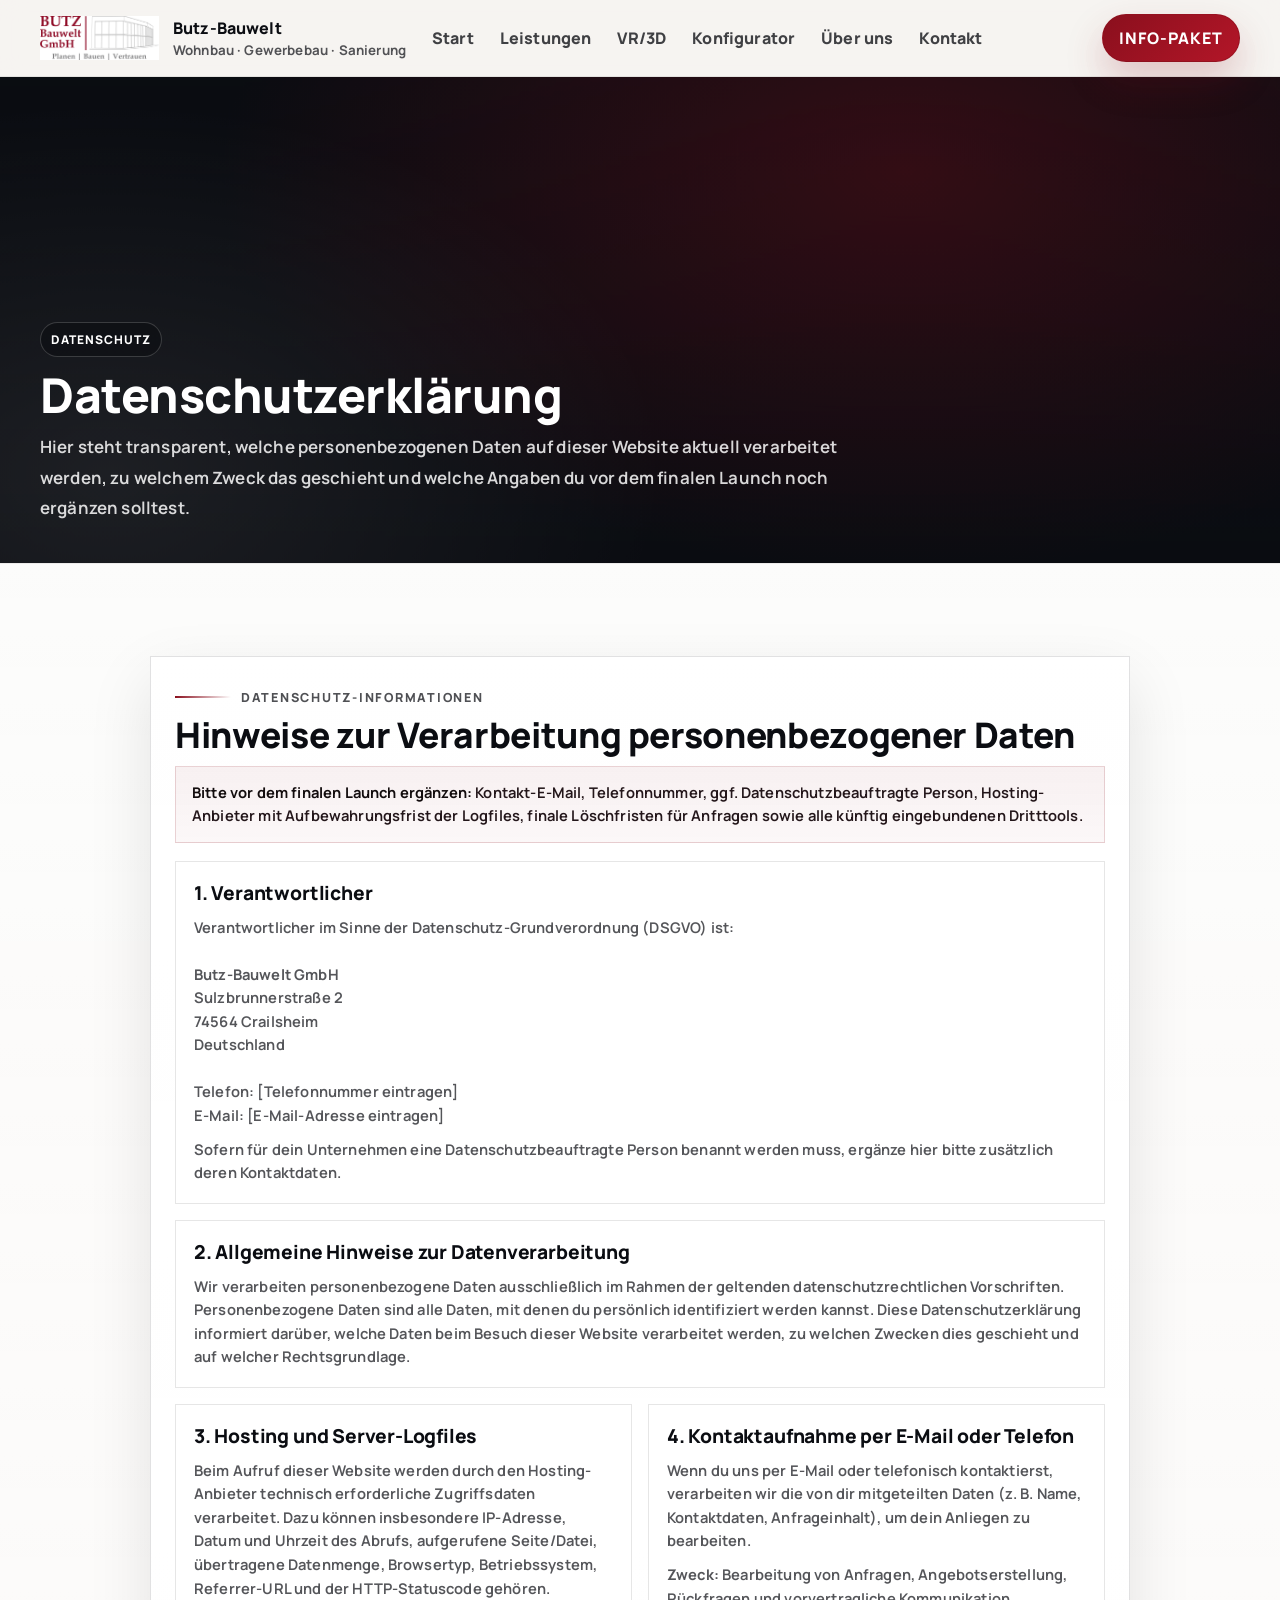
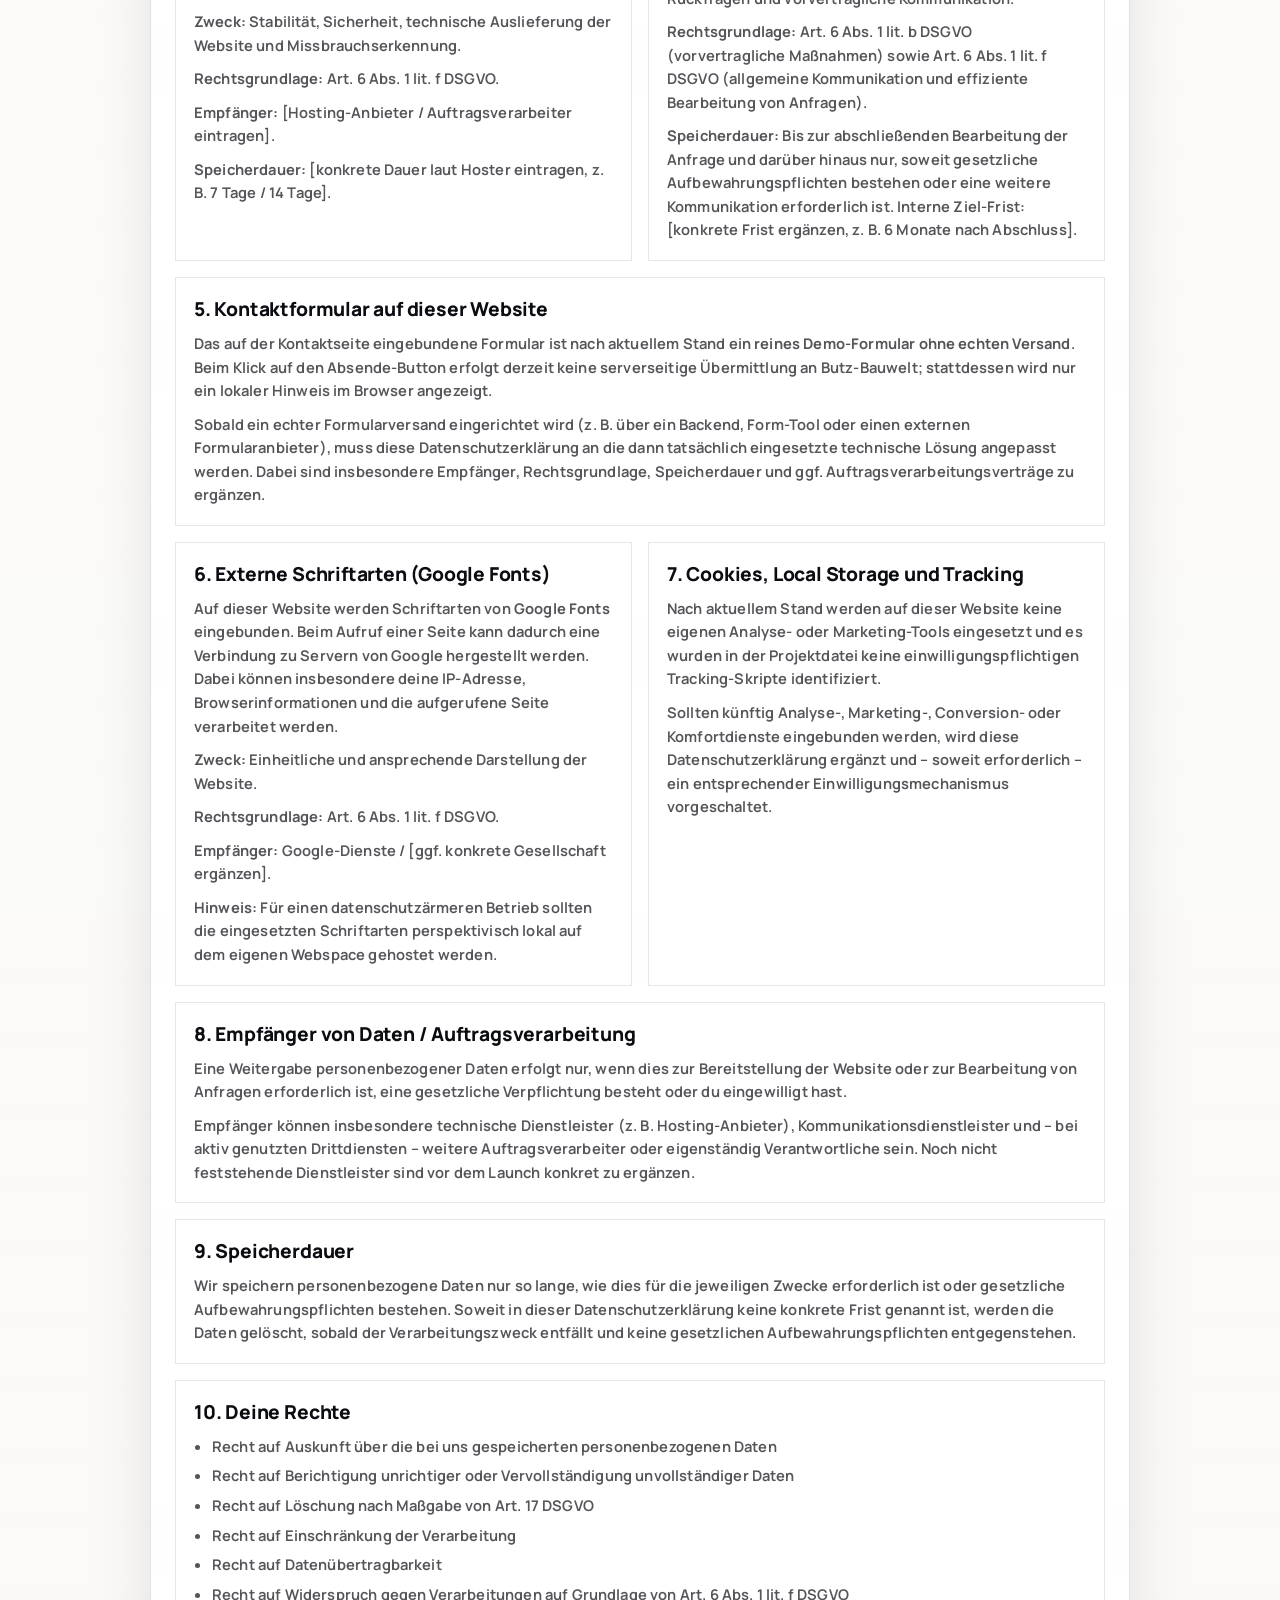
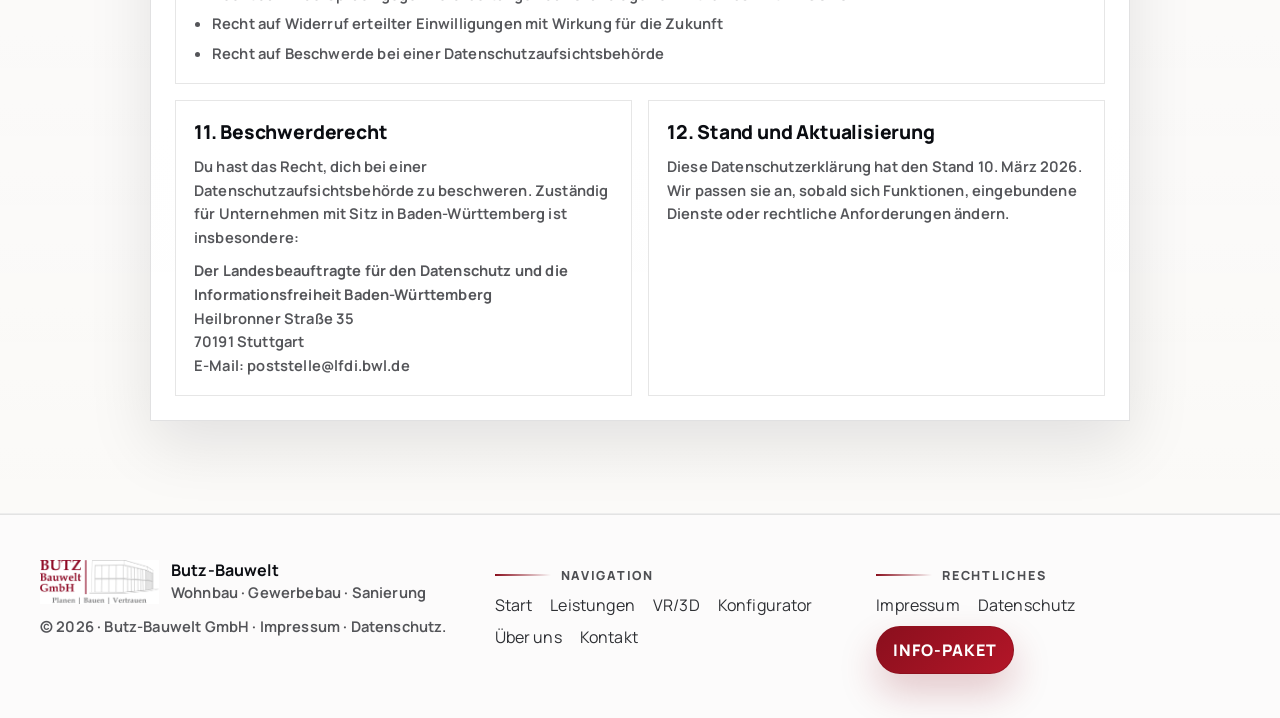
==== commit 012642a8: "Add files via upload" ====
--- a/datenschutz.html
+++ b/datenschutz.html
@@ -31,7 +31,7 @@
 <a href="ueber-uns.html">Über uns</a>
 <a href="kontakt.html">Kontakt</a>
 </nav>
-<div style="display:flex; gap:10px; align-items:center">
+<div class="headerActions">
 <a class="btn btn--brand" href="kontakt.html">Info-Paket</a>
 <button aria-controls="mnav" aria-expanded="false" aria-label="Menü öffnen" class="burger" data-burger="" type="button">
 <span></span><span></span><span></span>
@@ -46,6 +46,7 @@
 <a href="konfigurator.html">Konfigurator</a>
 <a href="ueber-uns.html">Über uns</a>
 <a href="kontakt.html">Kontakt</a>
+<a class="mobileCta btn btn--brand" href="kontakt.html">Info-Paket anfragen</a>
 </div>
 </div>
 </header>
--- a/assets/css/main.css
+++ b/assets/css/main.css
@@ -105,8 +105,34 @@
 .nav a:hover{ background:rgba(11,13,18,.05); }
 .nav a.active{ background:rgba(138,15,29,.10); color:var(--brand2); border-bottom:2px solid rgba(138,15,29,.55); }
 
-.burger{ display:none; border:1px solid rgba(11,13,18,.18); background:rgba(255,255,255,.75); border-radius:0; padding:10px 11px; }
-.burger span{ display:block; width:22px; height:2px; background:rgba(11,13,18,.85); margin:4px 0; }
+.burger{
+  display:none;
+  position:relative;
+  width:54px;
+  height:44px;
+  border:1px solid rgba(11,13,18,.18);
+  background:rgba(255,255,255,.82);
+  border-radius:0;
+  padding:0;
+  flex:0 0 auto;
+  font-size:0;
+  line-height:0;
+}
+.burger span{
+  position:absolute;
+  left:50%;
+  width:24px;
+  height:2px;
+  background:rgba(11,13,18,.88);
+  border-radius:999px;
+  transform:translateX(-50%);
+}
+.burger span:nth-child(1){ top:13px; }
+.burger span:nth-child(2){ top:20px; }
+.burger span:nth-child(3){ top:27px; }
+.burger[aria-expanded="true"] span:nth-child(1){ top:20px; transform:translateX(-50%) rotate(45deg); }
+.burger[aria-expanded="true"] span:nth-child(2){ opacity:0; }
+.burger[aria-expanded="true"] span:nth-child(3){ top:20px; transform:translateX(-50%) rotate(-45deg); }
 
 .mobile{ display:none; border-top:1px solid rgba(11,13,18,.08); }
 .mobileInner{ padding:14px 0 18px; display:grid; gap:10px; }
@@ -1276,3 +1302,401 @@
   .legalGrid{ grid-template-columns:1fr; }
   .legalCard .pad{ padding:18px; }
 }
+
+
+/* ===== Mobile header cleanup + menu CTA ===== */
+.headerActions{
+  display:flex;
+  gap:10px;
+  align-items:center;
+  margin-left:auto;
+}
+.mobileCta{
+  width:100%;
+  margin-top:6px;
+}
+
+/* ===== Contact form motivating copy ===== */
+.note--motivation{
+  background:linear-gradient(180deg, rgba(138,15,29,.07), rgba(255,255,255,.92));
+  border-color:rgba(138,15,29,.18);
+}
+
+@media (max-width: 980px){
+  .headerRow{
+    gap:10px;
+    padding:10px 0;
+  }
+  .brand{
+    min-width:0;
+    flex:1 1 auto;
+  }
+  .brand > div:last-child{
+    min-width:0;
+  }
+  .brand span,
+  .brand small{
+    overflow:hidden;
+    text-overflow:ellipsis;
+    white-space:nowrap;
+  }
+  .headerActions .btn--brand{
+    display:none;
+  }
+  .mobileInner{
+    padding:14px 0 20px;
+  }
+  .mobileInner a{
+    text-align:center;
+  }
+  .grid12{
+    grid-template-columns:1fr;
+    gap:14px;
+  }
+  .grid12 > [style*="grid-column"]{
+    grid-column:auto !important;
+  }
+}
+
+@media (max-width: 760px){
+  .brand small{
+    display:none;
+  }
+  .brand span{
+    font-size:1rem;
+  }
+  .mark--logo{
+    height:40px;
+  }
+  .brandLogo{
+    height:40px;
+    max-width:150px;
+  }
+  .burger{
+    width:52px;
+    height:42px;
+  }
+  .tile{
+    display:grid;
+    grid-template-columns:132px minmax(0,1fr);
+    align-items:stretch;
+  }
+  .tileTop{
+    height:100%;
+    min-height:164px;
+  }
+  .tileBody{
+    display:flex;
+    flex-direction:column;
+    justify-content:center;
+    padding:16px;
+  }
+  .tileBody b{
+    font-size:1.12rem;
+    margin-bottom:6px;
+  }
+  .tileBody .small{
+    line-height:1.65;
+  }
+}
+
+@media (max-width: 520px){
+  .wrap{
+    width:min(var(--wrap), calc(100% - 28px));
+  }
+  .brand span{
+    font-size:.96rem;
+  }
+  .brandLogo{
+    max-width:136px;
+  }
+  .tile{
+    grid-template-columns:1fr;
+  }
+  .tileTop{
+    min-height:188px;
+  }
+}
+
+
+/* ===== Mobile header refinement + CTA color fix ===== */
+@media (max-width: 980px){
+  .headerRow{
+    display:grid;
+    grid-template-columns:minmax(0,1fr) auto;
+    align-items:center;
+    gap:12px;
+    padding:12px 0;
+  }
+  .brand{
+    display:grid;
+    grid-template-columns:auto minmax(0,1fr);
+    align-items:center;
+    gap:12px;
+    min-width:0;
+    flex:none;
+  }
+  .brand > div:last-child{
+    min-width:0;
+    display:flex;
+    flex-direction:column;
+    justify-content:center;
+  }
+  .brand span,
+  .brand small{
+    white-space:normal;
+    overflow:visible;
+    text-overflow:unset;
+    line-height:1.15;
+  }
+  .brand span{
+    font-size:1.05rem;
+  }
+  .brand small{
+    display:block;
+    margin-top:4px;
+    font-size:.92rem;
+    line-height:1.25;
+  }
+  .headerActions{
+    margin-left:0;
+    flex:0 0 auto;
+  }
+  .burger{
+    display:inline-flex;
+    align-items:center;
+    justify-content:center;
+  }
+  .burger span{
+    transition:transform .22s ease, top .22s ease, opacity .18s ease;
+  }
+  .mobileInner{
+    gap:10px;
+    padding:14px 0 20px;
+  }
+  .mobileInner a{
+    text-align:left;
+  }
+  .mobileInner a.mobileCta,
+  .mobileCta.btn,
+  .mobileCta.btn--brand{
+    display:flex;
+    width:100%;
+    justify-content:center;
+    margin-top:8px;
+    padding:14px 16px;
+    color:#fff !important;
+    background:linear-gradient(135deg, var(--brand), #b31628) !important;
+    border:1px solid rgba(138,15,29,.55) !important;
+    box-shadow:0 18px 38px rgba(138,15,29,.22);
+  }
+}
+
+@media (max-width: 760px){
+  .headerRow{
+    padding:10px 0;
+    gap:10px;
+  }
+  .brand span{
+    font-size:1.12rem;
+  }
+  .brand small{
+    display:block;
+    font-size:.86rem;
+  }
+  .mark--logo,
+  .brandLogo{
+    height:44px;
+  }
+  .brandLogo{
+    max-width:150px;
+  }
+}
+
+@media (max-width: 520px){
+  .wrap{
+    width:min(var(--wrap), calc(100% - 24px));
+  }
+  .brand{
+    gap:10px;
+  }
+  .brand span{
+    font-size:1.02rem;
+  }
+  .brand small{
+    font-size:.8rem;
+  }
+  .mark--logo,
+  .brandLogo{
+    height:40px;
+  }
+  .brandLogo{
+    max-width:136px;
+  }
+}
+
+/* ===== Motion / JS animation refresh ===== */
+html{ scroll-behavior:smooth; }
+
+.reveal{
+  opacity:0;
+  transform:translateY(24px) scale(.985);
+  transition:
+    opacity .72s cubic-bezier(.22,1,.36,1),
+    transform .72s cubic-bezier(.22,1,.36,1);
+  transition-delay:var(--reveal-delay, 0ms);
+}
+.reveal.in{
+  opacity:1;
+  transform:translateY(0) scale(1);
+}
+
+.hero{ --hero-shift:0px; }
+.heroMedia{
+  transform:translate3d(0, var(--hero-shift), 0) scale(1.04);
+  will-change:transform;
+}
+.heroIntro{
+  opacity:0;
+  transform:translateY(26px) scale(.99);
+  transition:
+    opacity .8s cubic-bezier(.22,1,.36,1),
+    transform .8s cubic-bezier(.22,1,.36,1);
+  transition-delay:var(--hero-delay, 0ms);
+}
+.page-loaded .heroIntro{
+  opacity:1;
+  transform:translateY(0) scale(1);
+}
+
+.mobile{
+  overflow:hidden;
+  transform-origin:top center;
+}
+.mobile.is-open{
+  display:block;
+}
+
+.nav a,
+.mobileInner a{
+  position:relative;
+  overflow:hidden;
+}
+.nav a::after,
+.mobileInner a::after{
+  content:"";
+  position:absolute;
+  left:12px;
+  right:12px;
+  bottom:8px;
+  height:2px;
+  background:linear-gradient(90deg, var(--brand), rgba(138,15,29,0));
+  transform:scaleX(0);
+  transform-origin:left center;
+  transition:transform .34s ease;
+}
+.nav a:hover::after,
+.nav a.active::after,
+.mobileInner a:hover::after,
+.mobileInner a.active::after{
+  transform:scaleX(1);
+}
+
+@media (hover:hover) and (pointer:fine){
+  .tile,
+  .heroPanel,
+  .ctaStrip,
+  .infoBlock,
+  .infoItem,
+  .accordion details,
+  .formCard,
+  .sideCard,
+  .legalBlock,
+  .founder,
+  .miniSum,
+  .summary{
+    transition:
+      transform .38s cubic-bezier(.22,1,.36,1),
+      box-shadow .38s cubic-bezier(.22,1,.36,1),
+      border-color .3s ease;
+  }
+
+  .tile:hover,
+  .heroPanel:hover,
+  .ctaStrip:hover,
+  .infoBlock:hover,
+  .infoItem:hover,
+  .accordion details:hover,
+  .formCard:hover,
+  .sideCard:hover,
+  .legalBlock:hover,
+  .founder:hover,
+  .miniSum:hover,
+  .summary:hover{
+    transform:translateY(-6px);
+    box-shadow:0 28px 56px rgba(11,13,18,.14);
+    border-color:rgba(138,15,29,.22);
+  }
+
+  .tileTop img,
+  .photo img,
+  .founderMedia img{
+    transition:transform 1s cubic-bezier(.22,1,.36,1), opacity .35s ease;
+  }
+  .tile:hover .tileTop img,
+  .photo:hover img,
+  .founder:hover .founderMedia img{
+    transform:scale(1.06);
+    opacity:.96;
+  }
+
+  .btn{
+    position:relative;
+    overflow:hidden;
+    transition:transform .24s ease, box-shadow .34s ease, border-color .3s ease;
+  }
+  .btn::after{
+    content:"";
+    position:absolute;
+    top:-160%;
+    bottom:-160%;
+    left:-30%;
+    width:44%;
+    background:linear-gradient(110deg, rgba(255,255,255,0), rgba(255,255,255,.28), rgba(255,255,255,0));
+    transform:translateX(-180%) rotate(18deg);
+    transition:transform .72s ease;
+    pointer-events:none;
+  }
+  .btn:hover{
+    transform:translateY(-2px);
+  }
+  .btn:hover::after{
+    transform:translateX(430%) rotate(18deg);
+  }
+}
+
+@media (prefers-reduced-motion: reduce){
+  html{ scroll-behavior:auto; }
+  .reveal,
+  .heroIntro,
+  .heroMedia,
+  .btn,
+  .tile,
+  .heroPanel,
+  .ctaStrip,
+  .infoBlock,
+  .infoItem,
+  .accordion details,
+  .formCard,
+  .sideCard,
+  .legalBlock,
+  .founder,
+  .miniSum,
+  .summary{
+    transition:none !important;
+    animation:none !important;
+    transform:none !important;
+  }
+  .reveal,
+  .heroIntro{ opacity:1 !important; }
+}
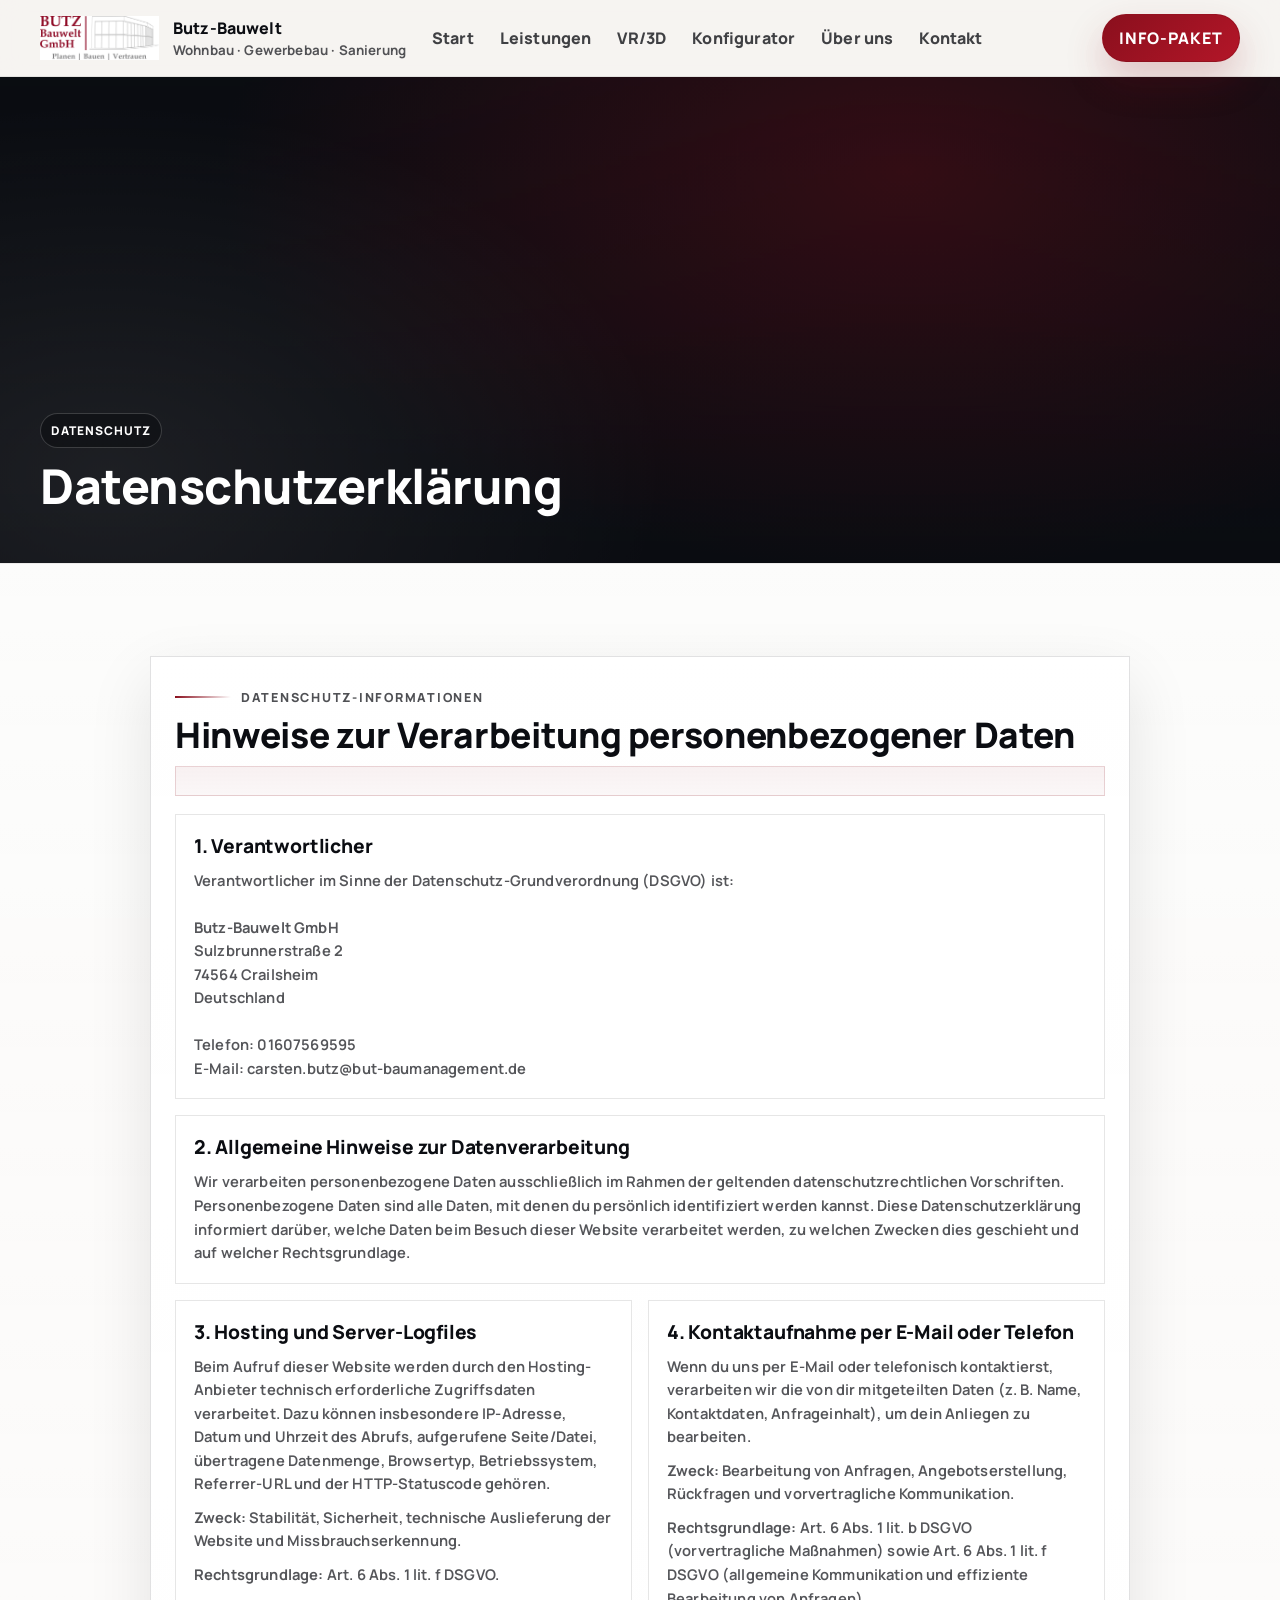
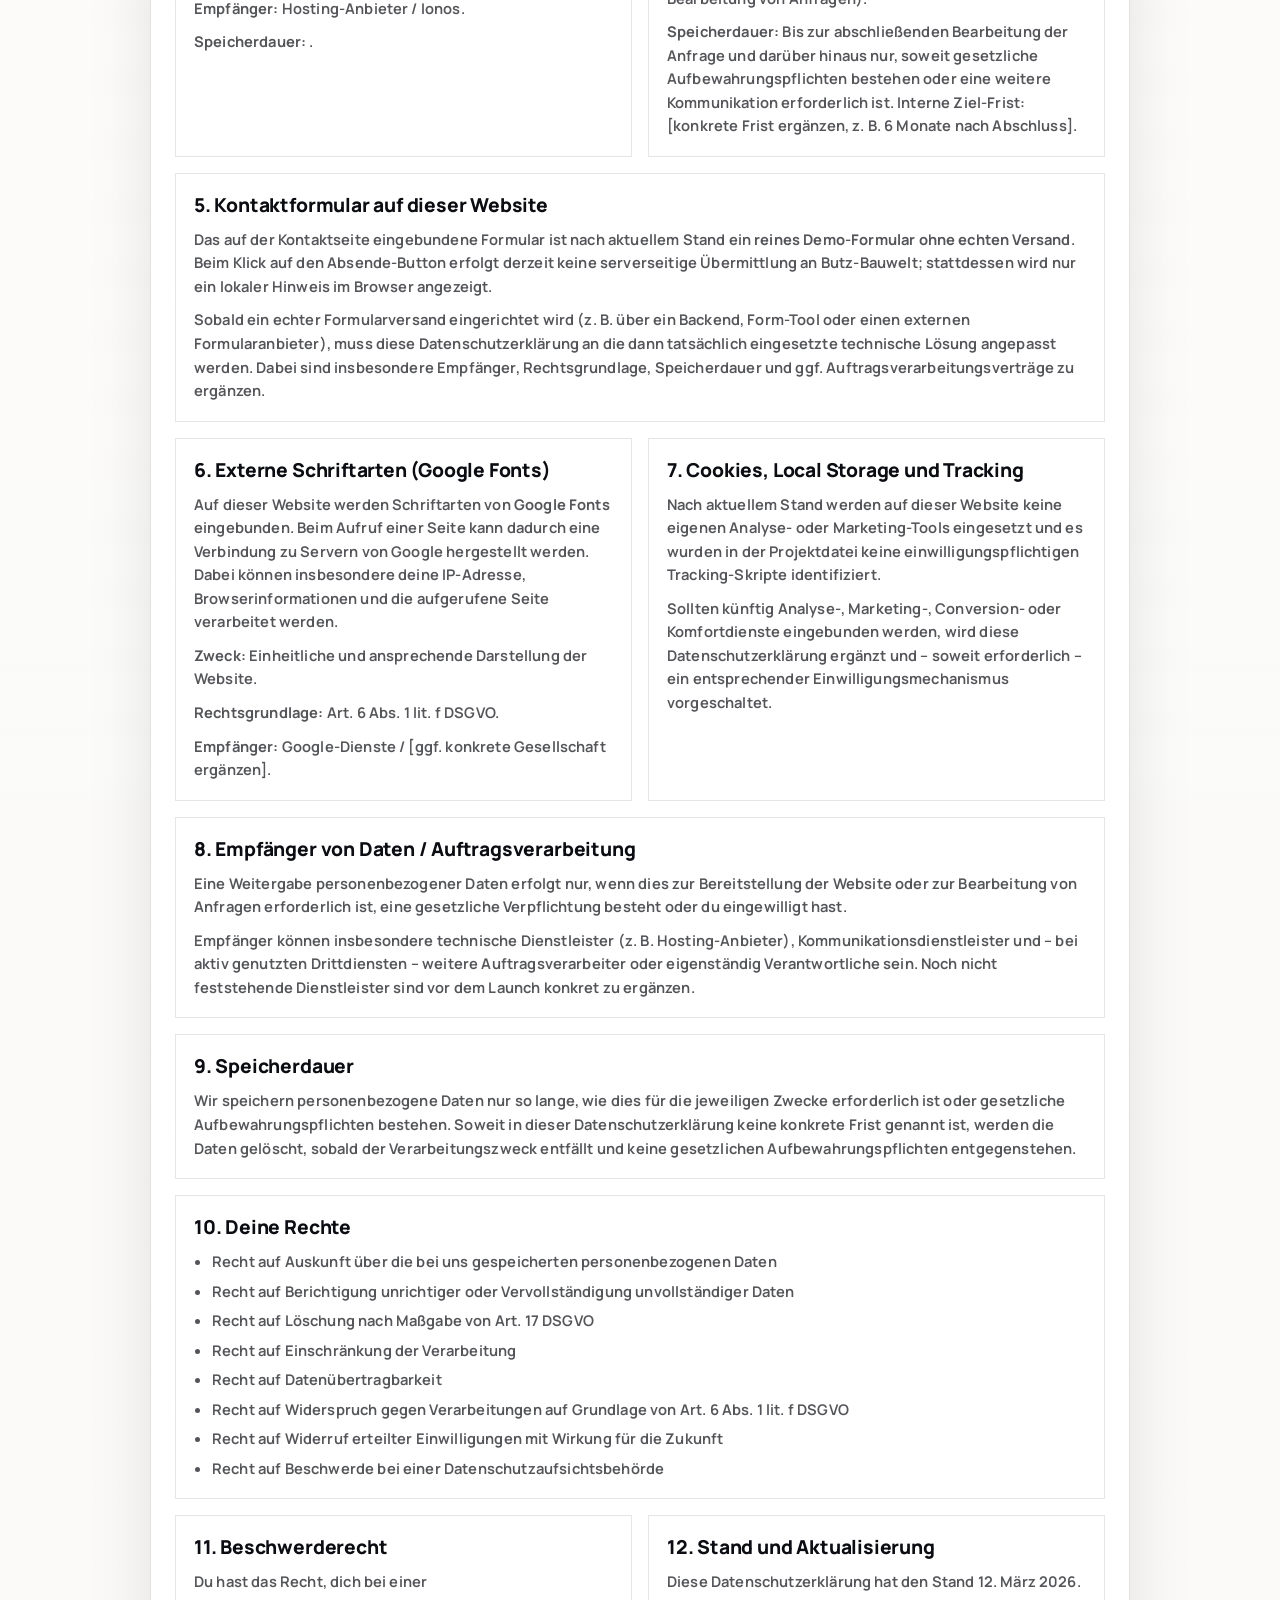
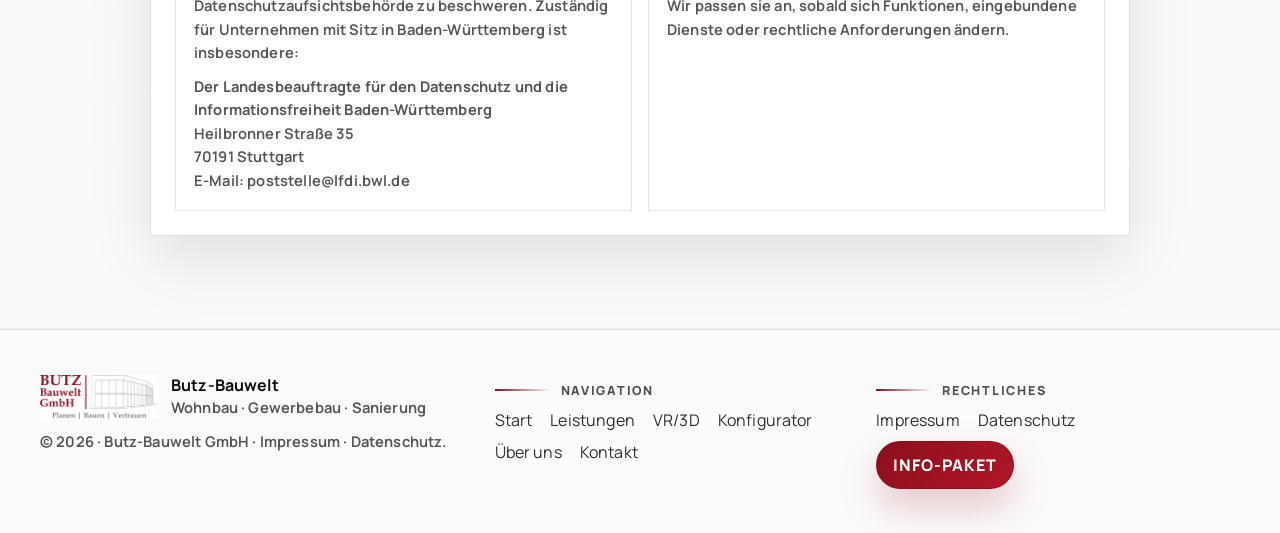
==== commit 019f9019: "Update datenschutz.html" ====
--- a/datenschutz.html
+++ b/datenschutz.html
@@ -58,7 +58,7 @@
 <div style="height:14px"></div>
 <h1>Datenschutzerklärung</h1>
 <div style="height:14px"></div>
-<p class="lead legalHeroLead">Hier steht transparent, welche personenbezogenen Daten auf dieser Website aktuell verarbeitet werden, zu welchem Zweck das geschieht und welche Angaben du vor dem finalen Launch noch ergänzen solltest.</p>
+
 </div>
 </section>
 
@@ -71,7 +71,7 @@
 <h2>Hinweise zur Verarbeitung personenbezogener Daten</h2>
 <div style="height:12px"></div>
 <div class="legalNote small">
-  <b>Bitte vor dem finalen Launch ergänzen:</b> Kontakt-E-Mail, Telefonnummer, ggf. Datenschutzbeauftragte Person, Hosting-Anbieter mit Aufbewahrungsfrist der Logfiles, finale Löschfristen für Anfragen sowie alle künftig eingebundenen Dritttools.
+  
 </div>
 
 <div class="legalGrid">
@@ -84,10 +84,10 @@
         Sulzbrunnerstraße 2<br/>
         74564 Crailsheim<br/>
         Deutschland<br/><br/>
-        Telefon: [Telefonnummer eintragen]<br/>
-        E-Mail: [E-Mail-Adresse eintragen]
+        Telefon: 01607569595<br/>
+        E-Mail: carsten.butz@but-baumanagement.de
       </p>
-      <p class="small">Sofern für dein Unternehmen eine Datenschutzbeauftragte Person benannt werden muss, ergänze hier bitte zusätzlich deren Kontaktdaten.</p>
+      
     </div>
   </article>
 
@@ -104,8 +104,8 @@
       <p class="small">Beim Aufruf dieser Website werden durch den Hosting-Anbieter technisch erforderliche Zugriffsdaten verarbeitet. Dazu können insbesondere IP-Adresse, Datum und Uhrzeit des Abrufs, aufgerufene Seite/Datei, übertragene Datenmenge, Browsertyp, Betriebssystem, Referrer-URL und der HTTP-Statuscode gehören.</p>
       <p class="small"><b>Zweck:</b> Stabilität, Sicherheit, technische Auslieferung der Website und Missbrauchserkennung.</p>
       <p class="small"><b>Rechtsgrundlage:</b> Art. 6 Abs. 1 lit. f DSGVO.</p>
-      <p class="small"><b>Empfänger:</b> [Hosting-Anbieter / Auftragsverarbeiter eintragen].</p>
-      <p class="small"><b>Speicherdauer:</b> [konkrete Dauer laut Hoster eintragen, z. B. 7 Tage / 14 Tage].</p>
+      <p class="small"><b>Empfänger:</b> Hosting-Anbieter / Ionos.</p>
+      <p class="small"><b>Speicherdauer:</b> .</p>
     </div>
   </article>
 
@@ -134,7 +134,7 @@
       <p class="small"><b>Zweck:</b> Einheitliche und ansprechende Darstellung der Website.</p>
       <p class="small"><b>Rechtsgrundlage:</b> Art. 6 Abs. 1 lit. f DSGVO.</p>
       <p class="small"><b>Empfänger:</b> Google-Dienste / [ggf. konkrete Gesellschaft ergänzen].</p>
-      <p class="small"><b>Hinweis:</b> Für einen datenschutzärmeren Betrieb sollten die eingesetzten Schriftarten perspektivisch lokal auf dem eigenen Webspace gehostet werden.</p>
+      
     </div>
   </article>
 
@@ -193,7 +193,7 @@
   <article class="legalBlock">
     <div class="pad">
       <h3>12. Stand und Aktualisierung</h3>
-      <p class="small">Diese Datenschutzerklärung hat den Stand 10. März 2026. Wir passen sie an, sobald sich Funktionen, eingebundene Dienste oder rechtliche Anforderungen ändern.</p>
+      <p class="small">Diese Datenschutzerklärung hat den Stand 12. März 2026. Wir passen sie an, sobald sich Funktionen, eingebundene Dienste oder rechtliche Anforderungen ändern.</p>
     </div>
   </article>
 </div>
